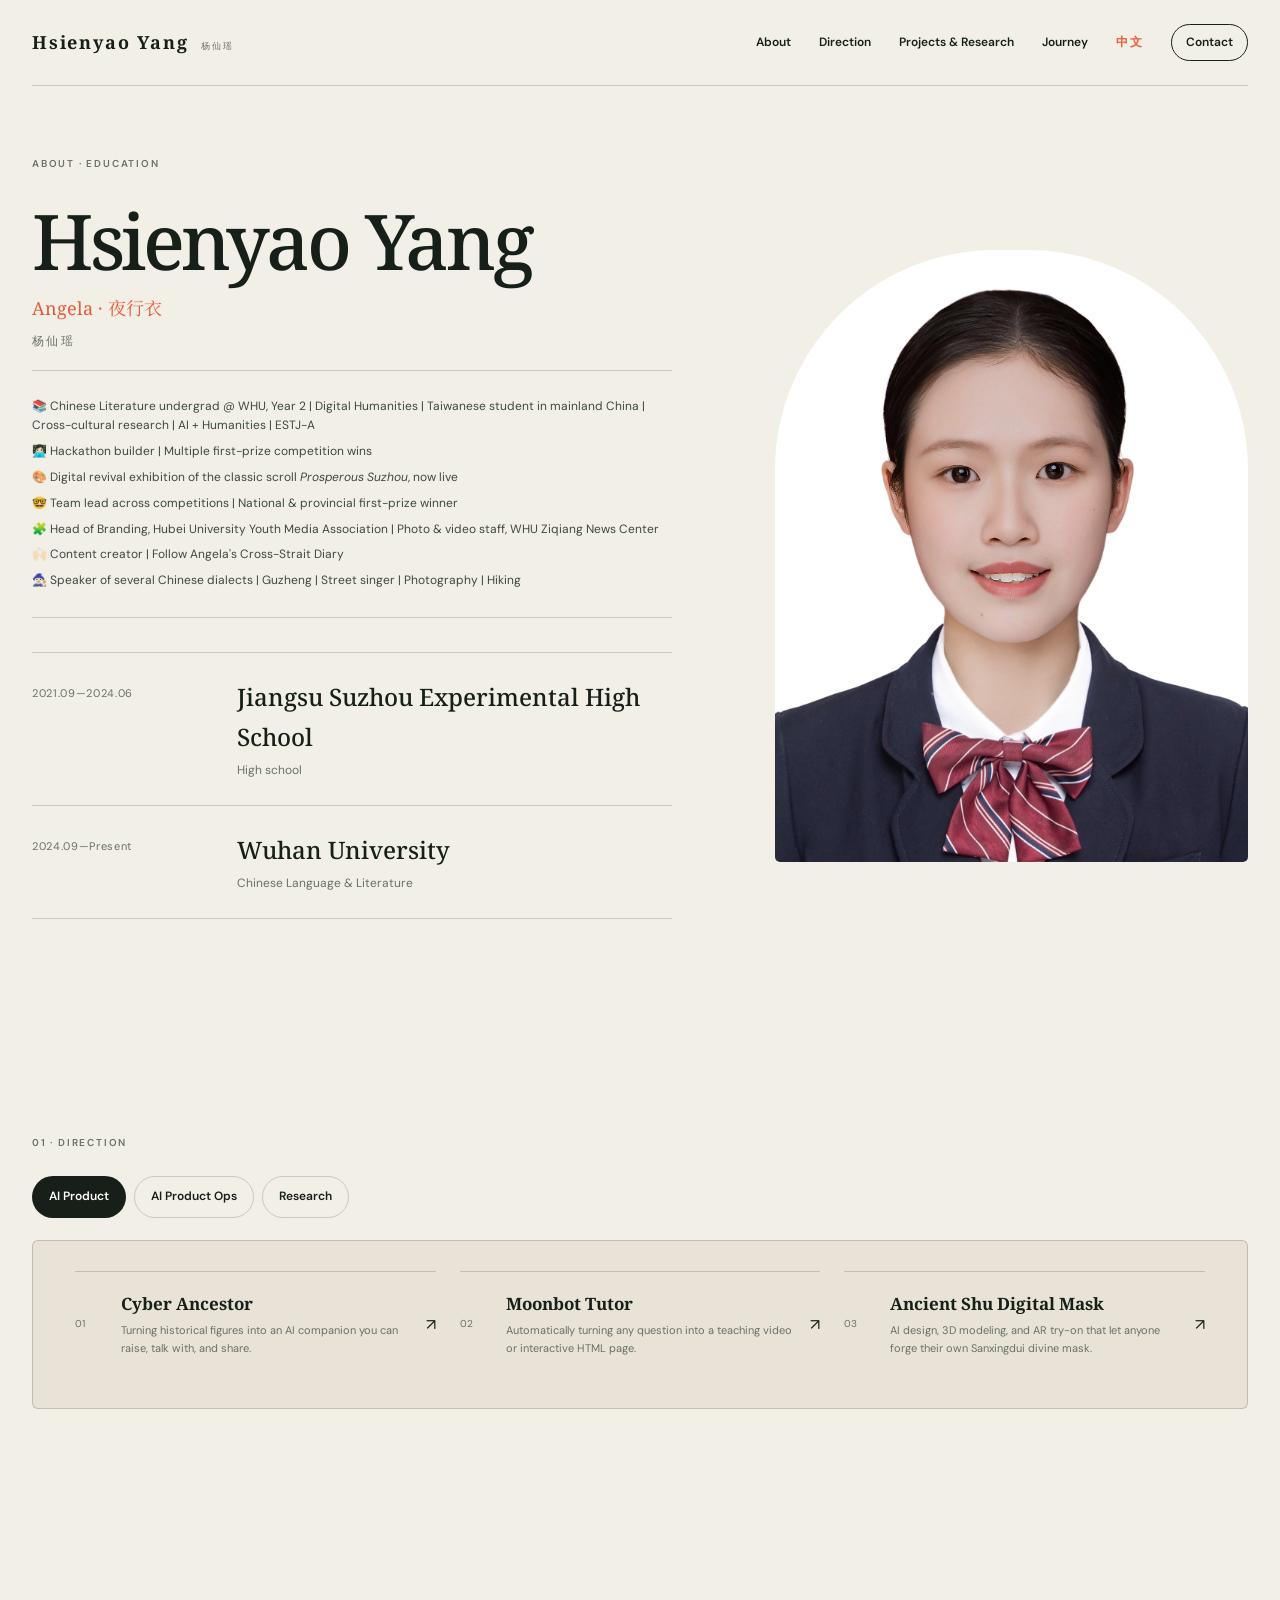
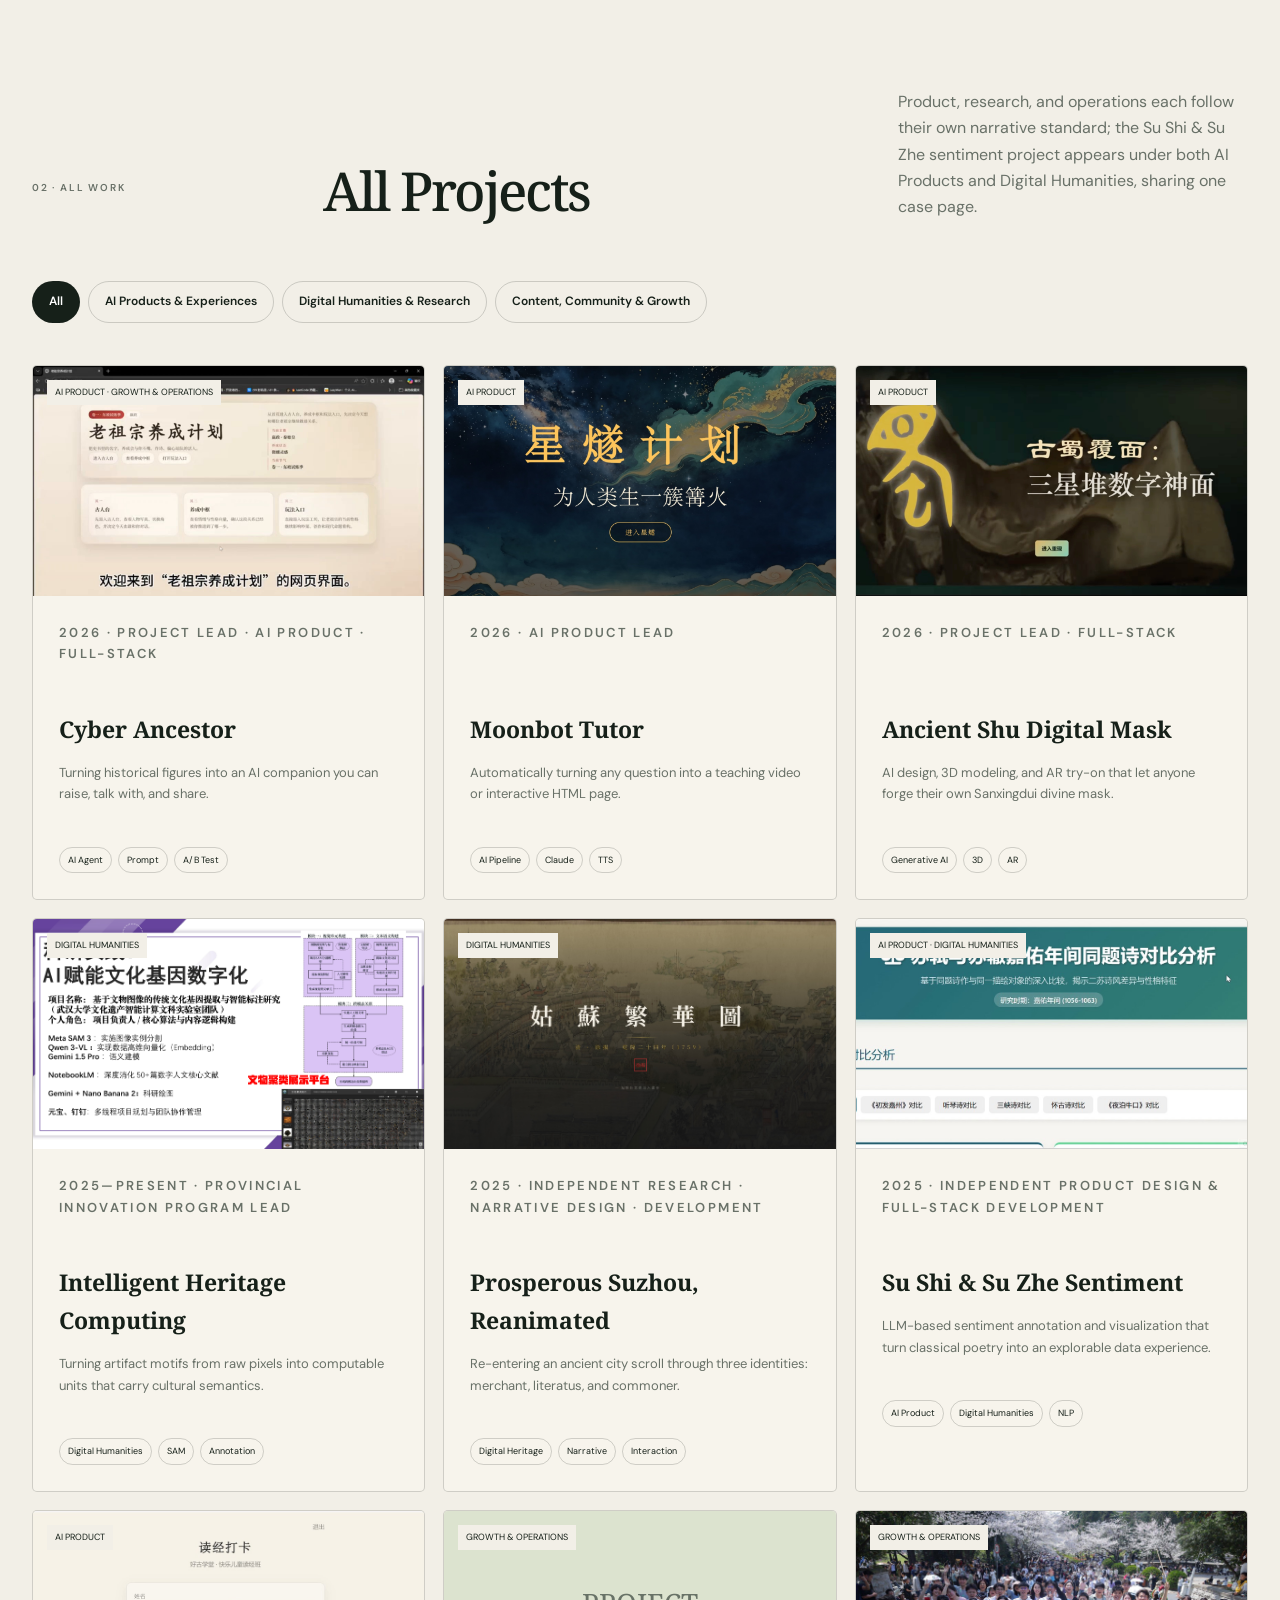
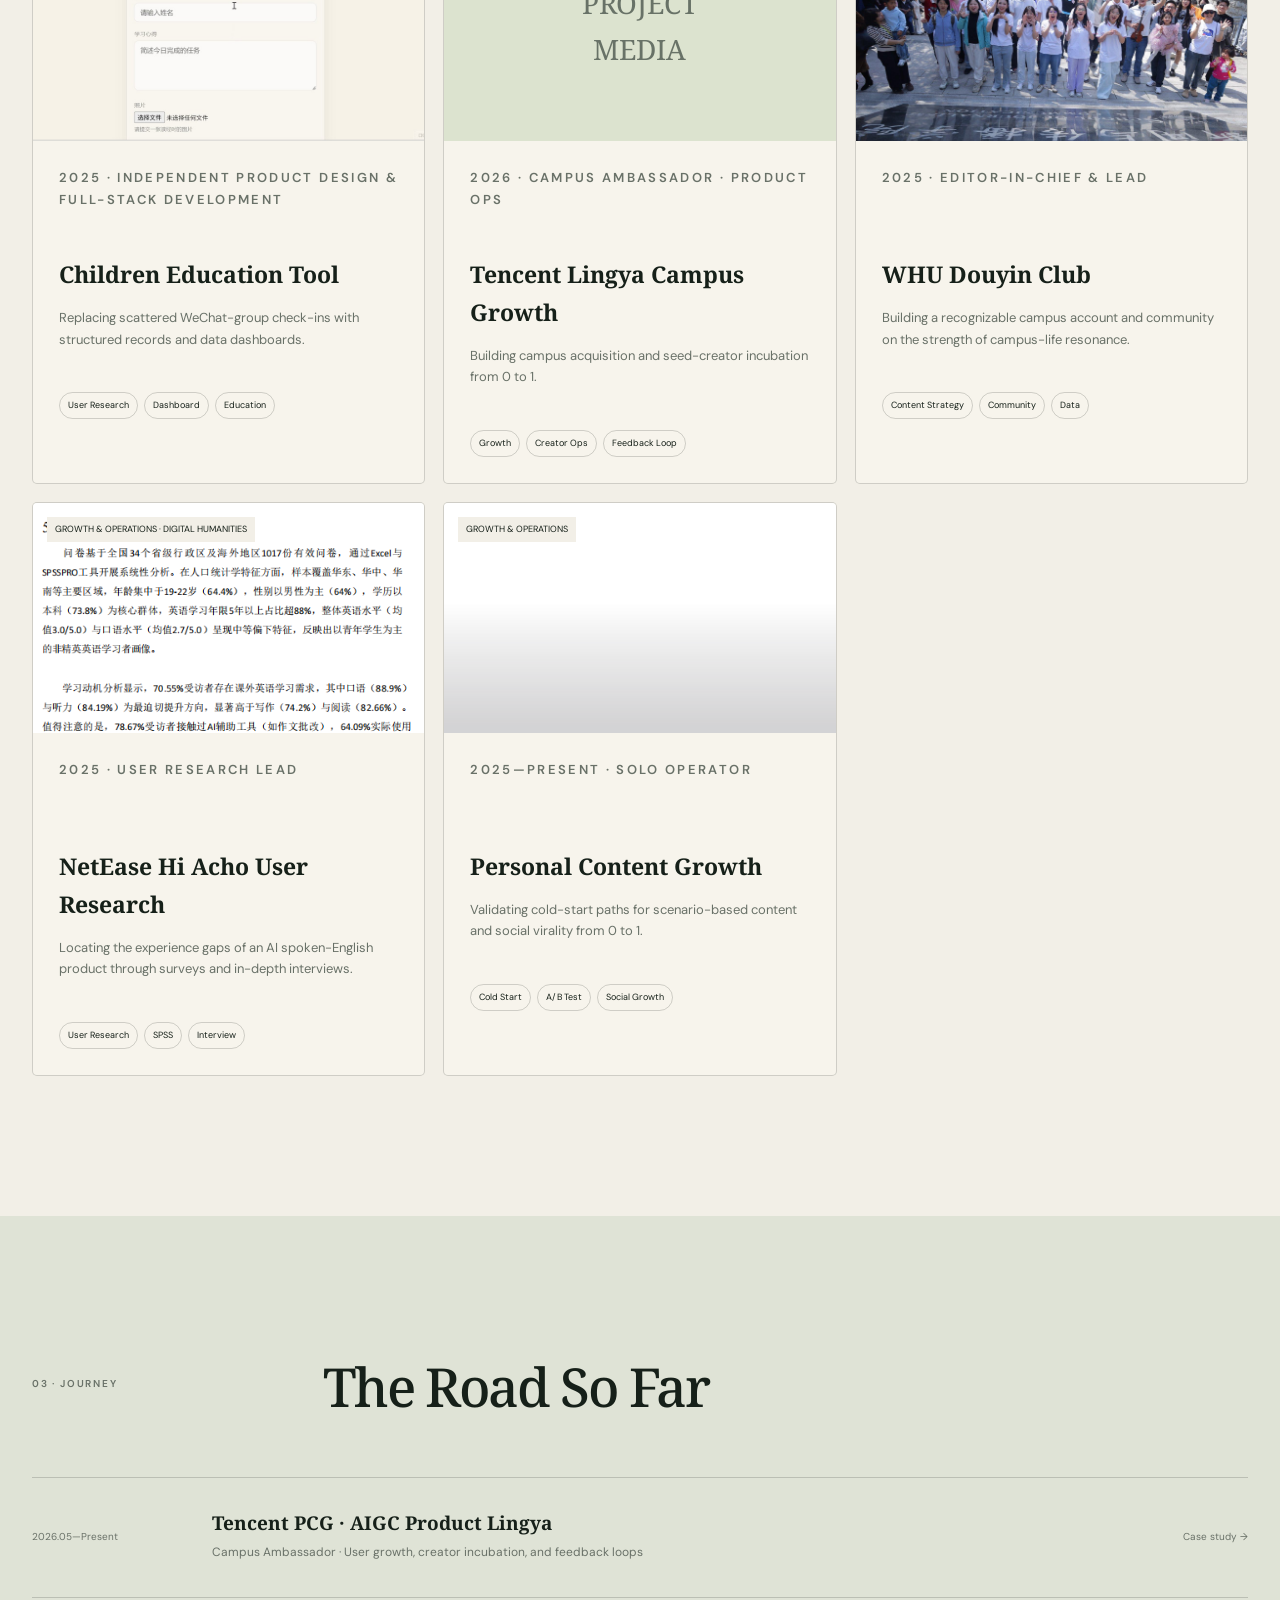
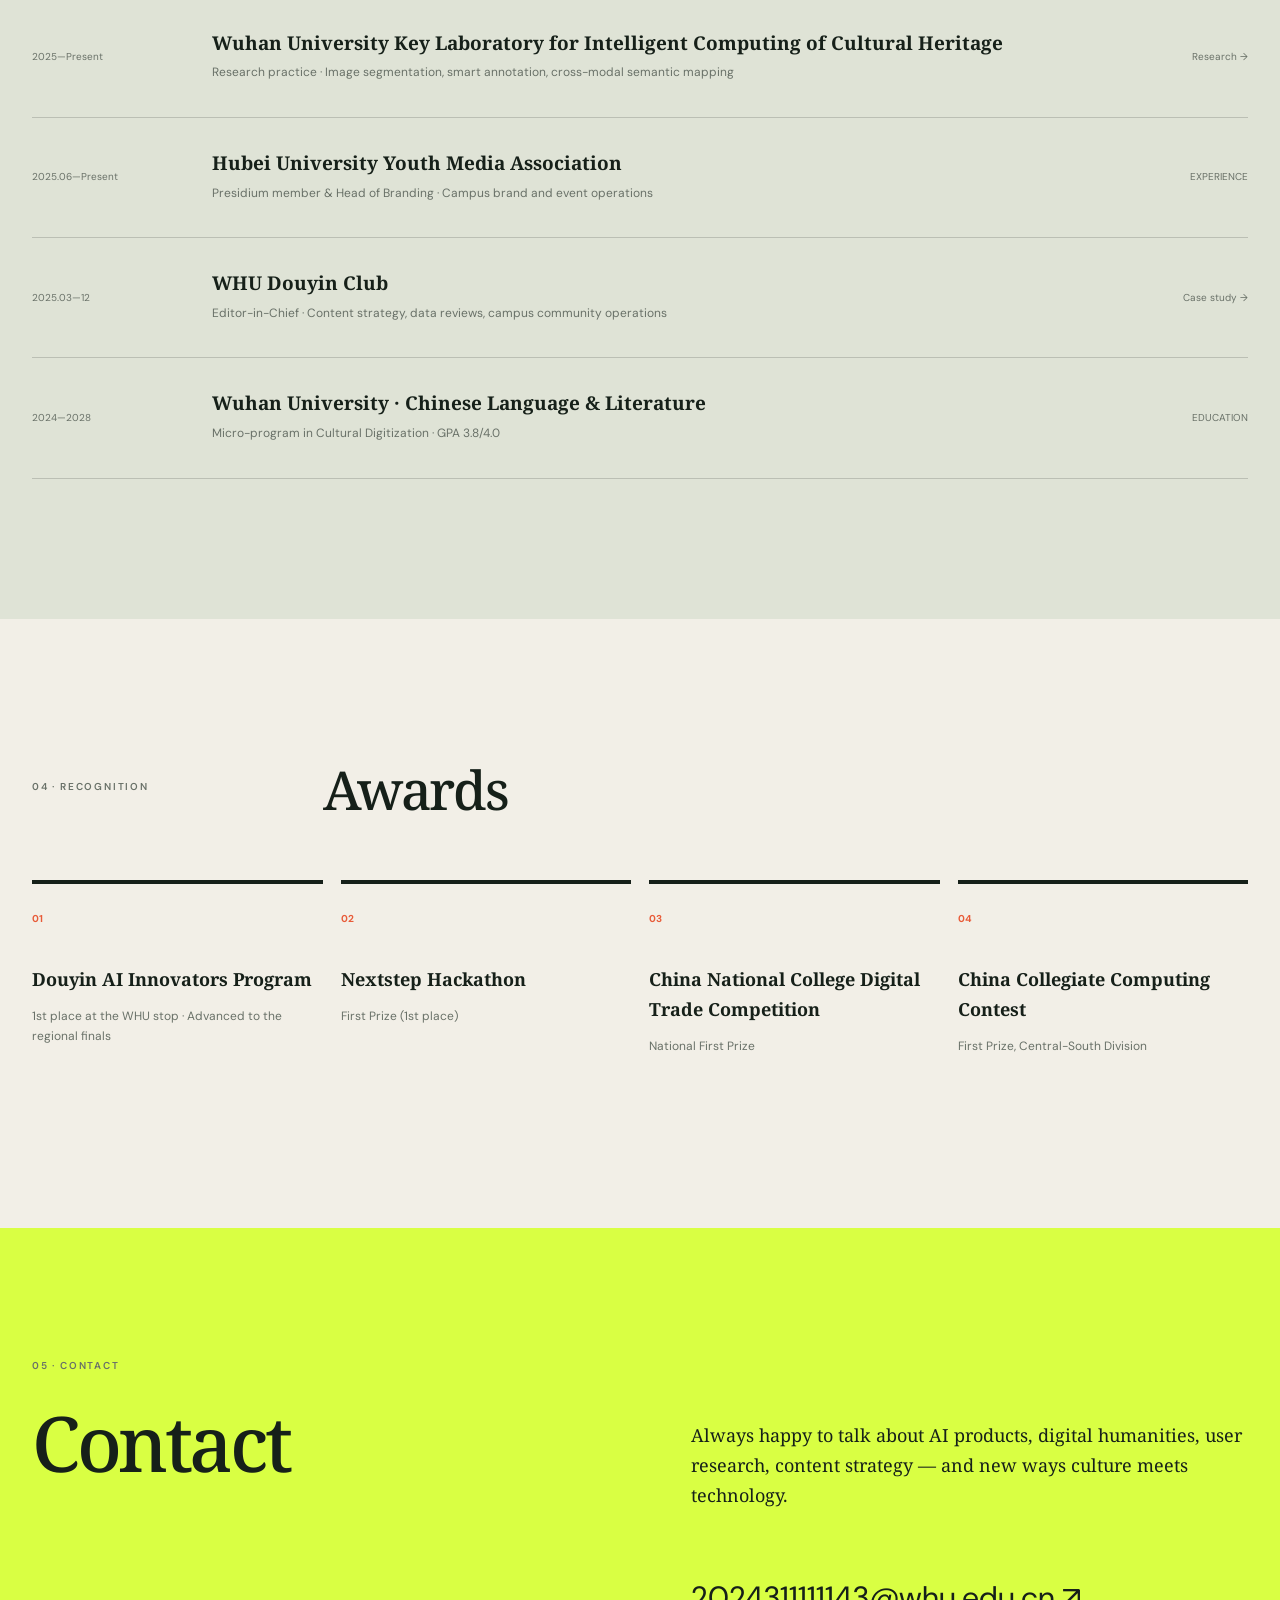
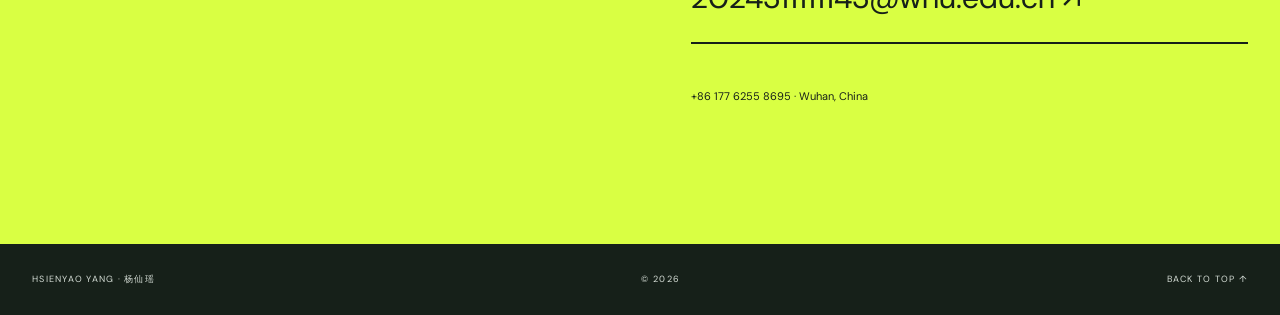
==== en/index.html @ 391201b8 "Add English version under en/ with CN/EN language switch - en/ thin package: index, project detail, " ====
<!doctype html>
<html lang="en">
<head>
  <meta charset="utf-8">
  <meta name="viewport" content="width=device-width,initial-scale=1">
  <meta name="description" content="Portfolio of Hsienyao Yang — Chinese Language & Literature undergraduate at Wuhan University working across AI products, digital humanities, and content operations.">
  <meta name="theme-color" content="#f2efe7">
  <title>Hsienyao Yang · Portfolio</title>
  <link rel="alternate" hreflang="zh-CN" href="../index.html">
  <link rel="preconnect" href="https://fonts.googleapis.com">
  <link rel="preconnect" href="https://fonts.gstatic.com" crossorigin>
  <link href="https://fonts.googleapis.com/css2?family=DM+Sans:wght@400;500;600&amp;family=Noto+Serif:wght@400;500;600;700&amp;family=Noto+Serif+SC:wght@400;500;600;700&amp;display=swap" rel="stylesheet">
  <link rel="stylesheet" href="../styles.css"><link rel="stylesheet" href="../home.css">
  <style>:root{--serif:"Noto Serif","Noto Serif SC",serif}</style>
</head>
<body>
  <a class="skip" href="#main">Skip to content</a>
  <header class="header">
    <a class="brand" href="#about"><b>Hsienyao Yang</b><span>杨仙瑶</span></a>
    <button class="menu" aria-expanded="false" aria-controls="nav">Menu</button>
    <nav id="nav"><a href="#about">About</a><a href="#for-you">Direction</a><a href="#library">Projects &amp; Research</a><a href="#journey">Journey</a><a class="lang-switch" href="../index.html" lang="zh-CN" hreflang="zh-CN">中文</a><a class="nav-cta" href="#contact">Contact</a></nav>
  </header>

  <main id="main">
    <section class="hero shell" id="about">
      <div class="hero-copy reveal">
        <p class="kicker">ABOUT · EDUCATION</p>
        <h1>Hsienyao Yang</h1>
        <p class="hero-alias">Angela · 夜行衣</p>
        <p class="hero-name-en">杨仙瑶</p>
        <div class="profile-notes" aria-label="Profile">
          <p>📚 Chinese Literature undergrad @ WHU, Year 2 | Digital Humanities | Taiwanese student in mainland China | Cross-cultural research | AI + Humanities | ESTJ-A</p>
          <p>👩🏻‍💻 Hackathon builder | Multiple first-prize competition wins</p>
          <p>🎨 Digital revival exhibition of the classic scroll <em>Prosperous Suzhou</em>, now live</p>
          <p>🤓 Team lead across competitions | National &amp; provincial first-prize winner</p>
          <p>🧩 Head of Branding, Hubei University Youth Media Association | Photo &amp; video staff, WHU Ziqiang News Center</p>
          <p>🙌🏻 Content creator | Follow Angela's Cross-Strait Diary</p>
          <p>🧙🏻‍♀️ Speaker of several Chinese dialects | Guzheng | Street singer | Photography | Hiking</p>
        </div>
        <div class="education-list" aria-label="Education">
          <article><time>2021.09—2024.06</time><div><h2>Jiangsu Suzhou Experimental High School</h2><p>High school</p></div></article>
          <article><time>2024.09—Present</time><div><h2>Wuhan University</h2><p>Chinese Language &amp; Literature</p></div></article>
        </div>
      </div>
      <figure class="portrait reveal"><img src="../assets/profile.jpg" alt="Hsienyao Yang"></figure>
    </section>

    <section class="audience shell" id="for-you">
      <p class="kicker reveal">01 · DIRECTION</p>
      <div class="view-tabs reveal" role="tablist"><button class="active" data-view="product" role="tab" aria-selected="true">AI Product</button><button data-view="operations" role="tab" aria-selected="false">AI Product Ops</button><button data-view="academic" role="tab" aria-selected="false">Research</button></div>
      <div class="view-summary reveal"><div class="recommended" id="recommended"></div></div>
    </section>

    <section class="library shell" id="library">
      <div class="section-title reveal"><p class="kicker">02 · ALL WORK</p><h2>All Projects</h2><p>Product, research, and operations each follow their own narrative standard; the Su Shi &amp; Su Zhe sentiment project appears under both AI Products and Digital Humanities, sharing one case page.</p></div>
      <div class="filters reveal" role="tablist"><button class="active" data-filter="all">All</button><button data-filter="product">AI Products &amp; Experiences</button><button data-filter="research">Digital Humanities &amp; Research</button><button data-filter="operations">Content, Community &amp; Growth</button></div>
      <div class="project-grid" id="project-grid"></div>
    </section>

    <section class="journey" id="journey"><div class="shell">
      <div class="section-title reveal"><p class="kicker">03 · JOURNEY</p><h2>The Road So Far</h2></div>
      <div class="timeline reveal">
        <article><time>2026.05—Present</time><div><h3>Tencent PCG · AIGC Product Lingya</h3><p>Campus Ambassador · User growth, creator incubation, and feedback loops</p></div><a href="project.html?id=lingya">Case study →</a></article>
        <article><time>2025—Present</time><div><h3>Wuhan University Key Laboratory for Intelligent Computing of Cultural Heritage</h3><p>Research practice · Image segmentation, smart annotation, cross-modal semantic mapping</p></div><a href="project.html?id=heritage">Research →</a></article>
        <article><time>2025.06—Present</time><div><h3>Hubei University Youth Media Association</h3><p>Presidium member &amp; Head of Branding · Campus brand and event operations</p></div><span>EXPERIENCE</span></article>
        <article><time>2025.03—12</time><div><h3>WHU Douyin Club</h3><p>Editor-in-Chief · Content strategy, data reviews, campus community operations</p></div><a href="project.html?id=douyin">Case study →</a></article>
        <article><time>2024—2028</time><div><h3>Wuhan University · Chinese Language &amp; Literature</h3><p>Micro-program in Cultural Digitization · GPA 3.8/4.0</p></div><span>EDUCATION</span></article>
      </div>
    </div></section>

    <section class="recognition shell">
      <div class="section-title reveal"><p class="kicker">04 · RECOGNITION</p><h2>Awards</h2></div>
      <div class="award-grid reveal"><article><b>01</b><h3>Douyin AI Innovators Program</h3><p>1st place at the WHU stop · Advanced to the regional finals</p></article><article><b>02</b><h3>Nextstep Hackathon</h3><p>First Prize (1st place)</p></article><article><b>03</b><h3>China National College Digital Trade Competition</h3><p>National First Prize</p></article><article><b>04</b><h3>China Collegiate Computing Contest</h3><p>First Prize, Central-South Division</p></article></div>
    </section>

    <section class="contact" id="contact"><div class="shell contact-grid reveal"><div><p class="kicker">05 · CONTACT</p><h2>Contact</h2></div><div><p>Always happy to talk about AI products, digital humanities, user research, content strategy — and new ways culture meets technology.</p><a class="email" href="mailto:2024311111143@whu.edu.cn">2024311111143@whu.edu.cn ↗</a><p class="contact-meta">+86 177 6255 8695 · Wuhan, China</p></div></div></section>
  </main>
  <footer><span>HSIENYAO YANG · 杨仙瑶</span><span>© <i id="year"></i></span><a href="#about">BACK TO TOP ↑</a></footer>
  <script src="project-data.js"></script><script src="script.js"></script>
</body>
</html>
---- styles.css ----
:root{--paper:#f2efe7;--cream:#e8e2d7;--ink:#162019;--muted:#697168;--acid:#d9ff43;--orange:#e85b38;--line:rgba(22,32,25,.18);--serif:"Noto Serif SC",serif;--sans:"DM Sans","PingFang SC",sans-serif}*{box-sizing:border-box}html{scroll-behavior:smooth}body{margin:0;background:var(--paper);color:var(--ink);font-family:var(--sans);line-height:1.65;-webkit-font-smoothing:antialiased}a{color:inherit;text-decoration:none}img{max-width:100%;display:block}button{font:inherit;color:inherit}.shell{width:min(1280px,calc(100% - 64px));margin:auto}.skip{position:fixed;left:20px;top:-60px;z-index:99;background:var(--acid);padding:10px 15px}.skip:focus{top:20px}.header{width:min(1440px,calc(100% - 64px));height:86px;margin:auto;border-bottom:1px solid var(--line);display:flex;justify-content:space-between;align-items:center;position:relative;z-index:20}.brand{display:flex;align-items:baseline;gap:13px}.brand b{font-family:var(--serif);font-size:18px;letter-spacing:.1em}.brand span{font-size:9px;letter-spacing:.18em;color:var(--muted)}nav{display:flex;gap:28px;align-items:center;font-size:12px;font-weight:600}nav a{transition:.2s}nav a:hover{color:var(--orange)}.nav-cta{border:1px solid var(--ink);border-radius:99px;padding:8px 14px}.menu{display:none}.kicker{font-size:10px;letter-spacing:.18em;font-weight:600;color:var(--muted);text-transform:uppercase;margin:0 0 24px}.hero{min-height:calc(100vh - 86px);display:grid;grid-template-columns:1.15fr .85fr;gap:8vw;align-items:center;padding:70px 0}.hero h1,.section-title h2,.contact h2,.detail h1{font-family:var(--serif);font-weight:500;letter-spacing:-.045em;line-height:1.14;margin:0}.hero h1{font-size:clamp(55px,6vw,91px)}.hero h1 em{font-style:normal;position:relative;z-index:1}.hero h1 em:after{content:"";position:absolute;left:0;right:0;bottom:.08em;height:.26em;background:var(--acid);z-index:-1;transform:rotate(-1deg)}.lead{font-family:var(--serif);font-size:18px;color:#3e493f;max-width:670px;margin:34px 0}.actions{display:flex;align-items:center;gap:20px;flex-wrap:wrap}.button{padding:14px 22px;border-radius:99px;font-size:13px;font-weight:600}.button.dark{background:var(--ink);color:white}.text-link{font-size:12px;border-bottom:1px solid var(--ink)}.hero-proof{display:flex;gap:44px;margin:60px 0 0}.hero-proof div{padding-left:14px;border-left:1px solid var(--line)}.hero-proof dt{font-family:var(--serif);font-size:23px}.hero-proof dd{margin:3px 0 0;font-size:10px;color:var(--muted)}.portrait{margin:0;position:relative}.portrait img{width:100%;height:min(68vh,690px);object-fit:cover;object-position:center 18%;border-radius:220px 220px 5px 5px;filter:saturate(.84)}.portrait figcaption{position:absolute;left:-44px;bottom:55px;background:var(--acid);width:132px;height:132px;border-radius:50%;display:flex;flex-direction:column;justify-content:center;align-items:center;transform:rotate(-7deg);font-family:var(--serif);font-size:12px}.section-title{display:grid;grid-template-columns:.55fr 1.2fr .8fr;gap:50px;align-items:end;margin-bottom:60px}.section-title h2{font-size:clamp(38px,4.2vw,64px)}.section-title>p:last-child{color:var(--muted);margin:0}.audience{padding:140px 0}.view-tabs,.filters{display:flex;gap:8px;overflow:auto;padding-bottom:10px}.view-tabs button,.filters button{white-space:nowrap;border:1px solid var(--line);background:transparent;border-radius:99px;padding:10px 16px;cursor:pointer;font-size:12px;font-weight:600}.view-tabs button.active,.filters button.active{background:var(--ink);color:white}.view-summary{margin-top:12px;padding:50px;background:var(--cream);border:1px solid var(--line);border-radius:6px;display:grid;grid-template-columns:1fr 1.15fr;gap:7vw}.view-summary h3{font-family:var(--serif);font-size:clamp(36px,4vw,58px);line-height:1.15;margin:0 0 20px}.view-summary>div>p:last-child{color:var(--muted);max-width:530px}.recommended{display:grid;gap:8px}.rec-card{display:grid;grid-template-columns:38px 1fr auto;gap:16px;align-items:center;border-top:1px solid var(--line);padding:18px 0}.rec-card span{font-size:10px;color:var(--muted)}.rec-card h4{font-family:var(--serif);font-size:17px;margin:0}.rec-card p{font-size:11px;color:var(--muted);margin:3px 0}.rec-card b{font-weight:400}.selected{background:var(--ink);color:#f3f0e8;padding:140px 0}.section-title.light .kicker,.section-title.light>p:last-child{color:#a9b1aa}.feature-grid{display:grid;grid-template-columns:1.35fr .65fr;gap:18px}.feature-card{min-height:520px;border:1px solid rgba(255,255,255,.16);border-radius:5px;position:relative;overflow:hidden;display:flex;flex-direction:column;justify-content:flex-end;padding:34px;background:#263128}.feature-card:first-child{grid-row:span 2;min-height:1058px}.feature-card img{position:absolute;inset:0;width:100%;height:100%;object-fit:cover;opacity:.48;transition:.5s}.feature-card:after{content:"";position:absolute;inset:30% 0 0;background:linear-gradient(transparent,rgba(10,17,12,.92))}.feature-card:hover img{transform:scale(1.025);opacity:.58}.feature-card-content{position:relative;z-index:2}.feature-card .kicker{color:#d5ddd5}.feature-card h3{font-family:var(--serif);font-size:clamp(32px,4vw,56px);line-height:1.15;margin:0 0 14px}.feature-card p{color:#c4cbc5;max-width:600px}.feature-card small{color:var(--acid)}.library{padding:140px 0}.filters{margin-bottom:32px}.project-grid{display:grid;grid-template-columns:repeat(3,1fr);gap:18px}.project-card{border:1px solid var(--line);border-radius:5px;overflow:hidden;background:#f7f4ec;transition:.25s}.project-card:hover{transform:translateY(-5px);box-shadow:0 18px 44px rgba(22,32,25,.08)}.project-visual{height:230px;background:#dce3cf;position:relative;display:grid;place-items:center;overflow:hidden}.project-visual img{width:100%;height:100%;object-fit:cover}.project-visual.no-image:before{content:"PROJECT\A MEDIA";white-space:pre;text-align:center;font-family:var(--serif);font-size:28px;color:#687267}.project-visual span{position:absolute;left:14px;top:14px;background:var(--paper);padding:5px 8px;font-size:9px}.project-body{padding:26px}.project-body h3{font-family:var(--serif);font-size:23px;margin:0 0 10px}.project-body>p{font-size:13px;color:var(--muted);min-height:65px}.tag-list{display:flex;gap:6px;flex-wrap:wrap;margin-top:20px}.tag-list span{border:1px solid var(--line);border-radius:99px;padding:5px 8px;font-size:9px}.journey{background:#dfe3d6;padding:140px 0}.timeline{border-top:1px solid var(--line)}.timeline article{display:grid;grid-template-columns:150px 1fr 130px;gap:30px;align-items:center;border-bottom:1px solid var(--line);padding:30px 0}.timeline time,.timeline article>a,.timeline article>span{font-size:10px;color:var(--muted)}.timeline article>a,.timeline article>span{text-align:right}.timeline h3{font-family:var(--serif);font-size:19px;margin:0}.timeline p{font-size:12px;color:var(--muted);margin:4px 0}.recognition{padding:140px 0}.award-grid{display:grid;grid-template-columns:repeat(4,1fr);gap:18px}.award-grid article{border-top:4px solid var(--ink);padding:20px 0}.award-grid b{font-size:10px;color:var(--orange)}.award-grid h3{font-family:var(--serif);font-size:18px;margin:35px 0 8px}.award-grid p{font-size:12px;color:var(--muted)}.beyond{padding:140px 0;background:var(--cream)}.hobby-grid{display:grid;grid-template-columns:repeat(3,1fr);gap:18px}.hobby-grid article>div{aspect-ratio:4/3;border:1px dashed #899188;display:grid;place-items:center;text-align:center;font:13px var(--serif);color:var(--muted);background:repeating-linear-gradient(135deg,transparent 0 19px,rgba(22,32,25,.035) 19px 20px)}.hobby-grid h3{font-family:var(--serif);font-size:22px;margin:18px 0 5px}.hobby-grid p{font-size:12px;color:var(--muted)}.contact{background:var(--acid);padding:130px 0}.contact-grid{display:grid;grid-template-columns:1fr 1fr;gap:8vw}.contact h2{font-size:clamp(48px,6vw,82px)}.contact-grid>div:last-child{padding-top:45px}.contact-grid>div:last-child>p{font-family:var(--serif);font-size:18px}.email{font-size:clamp(18px,2.4vw,32px);border-bottom:2px solid var(--ink);display:block;padding:18px 0;margin:45px 0}.contact-meta{font:11px var(--sans)!important}footer{background:var(--ink);color:#d5ddd6;padding:28px max(32px,calc((100vw - 1440px)/2));display:flex;justify-content:space-between;font-size:9px;letter-spacing:.14em}footer i{font-style:normal}.reveal{opacity:0;transform:translateY(20px);transition:.7s}.reveal.visible{opacity:1;transform:none}
/* Detail */.detail{padding-bottom:90px}.detail-hero{padding:72px 0 48px;display:grid;grid-template-columns:1.1fr .9fr;gap:8vw;align-items:end}.detail h1{font-size:clamp(52px,7vw,96px)}.detail-en{font-size:12px;letter-spacing:.14em;color:var(--muted)}.detail-summary{font-family:var(--serif);font-size:22px}.detail-role{font-size:12px;color:var(--muted)}.detail-media{margin:0;height:min(56vh,620px);background:#dce3cf;overflow:hidden;position:relative}.detail-media img,.detail-media video{width:100%;height:100%;object-fit:cover}.video-media{background:#10130f}.video-media video{object-fit:contain}.detail-media figcaption{position:absolute;right:15px;bottom:15px;background:var(--paper);padding:7px 10px;font-size:9px;pointer-events:none}.detail-media.missing{display:grid;place-items:center;text-align:center}.detail-media.missing p{font-family:var(--serif);font-size:50px;line-height:1.15}.detail-media.missing span{position:absolute;bottom:20px;color:var(--muted);font-size:11px}.case-narrative{display:grid;grid-template-columns:.36fr 1.64fr;gap:60px;padding:68px 0 42px;border-bottom:1px solid var(--line)}.star-story{font-family:var(--serif);font-size:20px;line-height:1.85;max-width:940px}.detail-copy-section{margin:0 0 32px}.detail-copy-section:last-child{margin-bottom:0}.detail-copy-section h3{font-family:var(--sans);font-size:12px;line-height:1.4;letter-spacing:.06em;color:var(--orange);margin:0 0 8px}.detail-copy-section p{margin:0}.detail-metrics{display:grid;grid-template-columns:repeat(3,1fr);gap:20px;background:var(--ink);color:white;padding:42px 50px;margin:30px 0 52px}.detail-metrics div{display:flex;flex-direction:column}.detail-metrics b{font-family:var(--serif);font-size:42px;color:var(--acid)}.detail-metrics span{font-size:11px;color:#b7c0b8}.next-case{display:flex;justify-content:space-between;border-top:1px solid var(--line);padding-top:25px;font-size:12px}
@media(max-width:900px){.shell{width:min(720px,calc(100% - 36px))}.header{width:calc(100% - 36px);height:70px}.menu{display:block;border:1px solid var(--line);border-radius:99px;background:transparent;padding:7px 12px;font-size:11px}.header nav{position:absolute;top:70px;left:-18px;right:-18px;background:var(--paper);padding:25px;flex-direction:column;align-items:flex-start;transform:translateY(-140%);transition:.3s;z-index:-1}.header nav.open{transform:none}.detail-page .header nav{position:static;transform:none;flex-direction:row;padding:0;background:transparent}.detail-page .header nav .nav-cta{display:none}.hero{grid-template-columns:1fr}.hero-copy{order:2}.portrait{width:min(85%,500px);margin:auto}.portrait figcaption{left:-25px}.section-title,.audience .section-title{grid-template-columns:1fr;gap:15px}.view-summary,.detail-hero{grid-template-columns:1fr}.feature-grid{grid-template-columns:1fr}.feature-card:first-child{grid-row:auto;min-height:650px}.project-grid{grid-template-columns:1fr 1fr}.timeline article{grid-template-columns:110px 1fr}.timeline article>a,.timeline article>span{display:none}.award-grid{grid-template-columns:1fr 1fr}.contact-grid{grid-template-columns:1fr}.case-narrative{grid-template-columns:1fr;gap:20px}.detail-metrics{padding:40px}.hobby-grid{grid-template-columns:1fr}}
@media(max-width:560px){.brand span{display:none}.hero{padding-top:35px}.hero h1{font-size:45px}.lead{font-size:16px}.hero-proof{gap:14px;justify-content:space-between}.hero-proof dt{font-size:19px}.portrait img{height:470px}.audience,.library,.journey,.recognition,.beyond,.selected{padding:90px 0}.view-summary{padding:28px}.view-summary h3{font-size:35px}.project-grid,.award-grid{grid-template-columns:1fr}.feature-card,.feature-card:first-child{min-height:500px;padding:25px}.feature-card h3{font-size:36px}.timeline article{grid-template-columns:1fr;gap:8px}.timeline time{order:2}.contact{padding:90px 0}.email{overflow-wrap:anywhere;font-size:15px}.detail-hero{padding-top:60px}.detail h1{font-size:45px}.detail-media{height:360px}.case-narrative{padding:48px 0 30px}.star-story{font-size:17px;line-height:1.9}.detail-metrics{grid-template-columns:1fr;padding:30px}.detail-metrics div{border-bottom:1px solid rgba(255,255,255,.15);padding:15px 0}footer span:nth-child(2){display:none}}
@media(prefers-reduced-motion:reduce){html{scroll-behavior:auto}.reveal{opacity:1;transform:none;transition:none}}
.intro-copy{font-family:var(--serif);font-size:17px;color:#3e493f;max-width:700px;margin:30px 0}.intro-copy p{margin:0 0 13px}.about-proof{gap:28px}.about-proof dt{font-size:17px}.about-proof dd{max-width:170px}
@media(max-width:560px){.intro-copy{font-size:15px}.about-proof{display:grid;grid-template-columns:1fr 1fr;gap:18px}.about-proof div:last-child{grid-column:1/-1}}
.hero-name-en{margin:8px 0 42px;font-size:12px;letter-spacing:.2em;color:var(--muted);text-transform:uppercase}.education-list{border-top:1px solid var(--line);margin-bottom:36px;max-width:700px}.education-list article{display:grid;grid-template-columns:180px 1fr;gap:25px;padding:24px 0;border-bottom:1px solid var(--line);align-items:start}.education-list time{font-size:11px;color:var(--muted);letter-spacing:.06em;padding-top:7px}.education-list h2{font-family:var(--serif);font-size:24px;font-weight:500;margin:0}.education-list p{font-size:12px;color:var(--muted);margin:5px 0 0}
@media(max-width:560px){.hero-name-en{margin-bottom:30px}.education-list article{grid-template-columns:1fr;gap:8px;padding:20px 0}.education-list time{order:2;padding-top:0}.education-list h2{font-size:21px}}
.audience{padding-top:110px}.view-summary{grid-template-columns:1fr;padding:30px 42px}.recommended{grid-template-columns:repeat(3,1fr);gap:24px}.rec-card{grid-template-columns:30px 1fr auto;align-content:start}
@media(max-width:900px){.recommended{grid-template-columns:1fr}.view-summary{padding:24px 30px}}
.lang-switch{font-weight:700;letter-spacing:.12em;color:var(--orange)}
---- home.css ----
.hero-alias{font-family:var(--serif);font-size:18px;margin:10px 0 0;color:var(--orange)}
.hero-name-en{margin-bottom:18px}
.profile-notes{max-width:720px;margin:0 0 34px;padding:20px 0;border-top:1px solid var(--line);border-bottom:1px solid var(--line)}
.profile-notes p{font-size:12px;line-height:1.65;margin:6px 0;color:#3e493f}
@media(max-width:560px){.hero-alias{font-size:16px}.profile-notes{margin-bottom:28px;padding:16px 0}.profile-notes p{font-size:11px;line-height:1.7}}
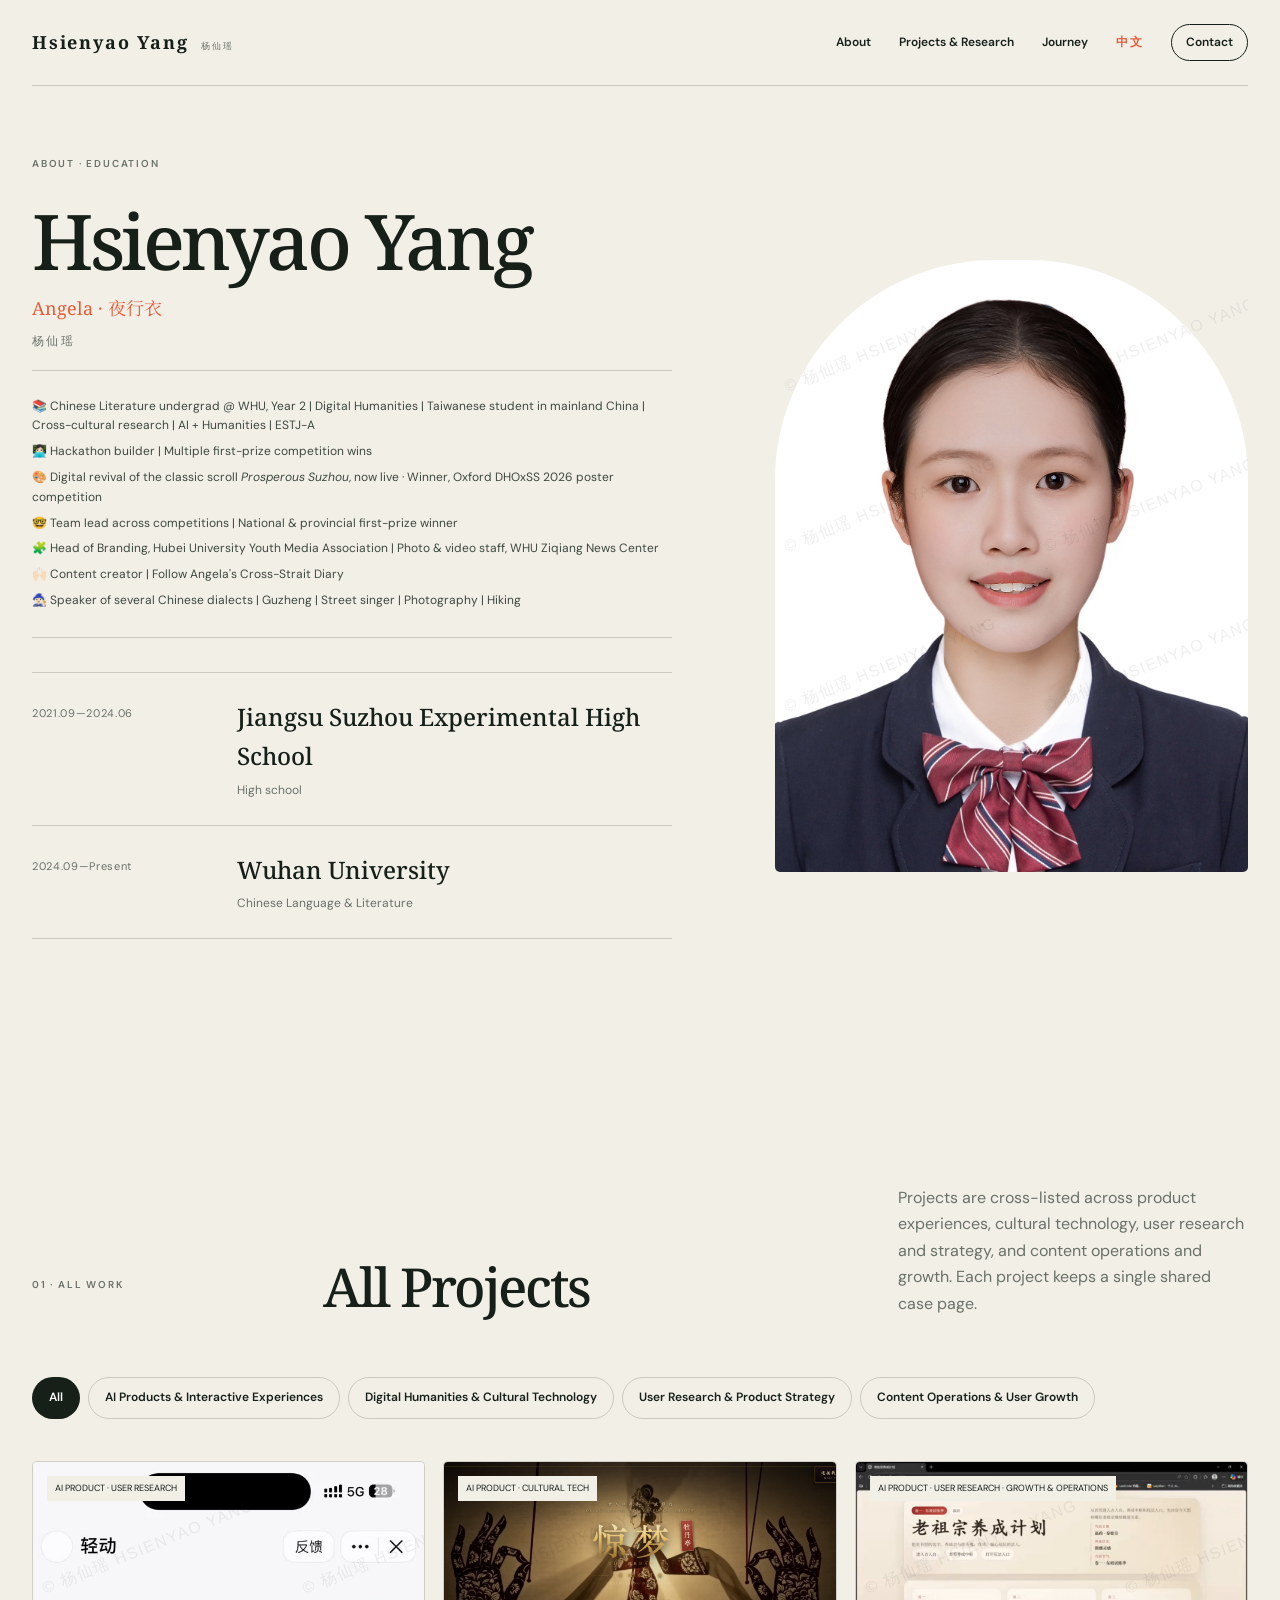
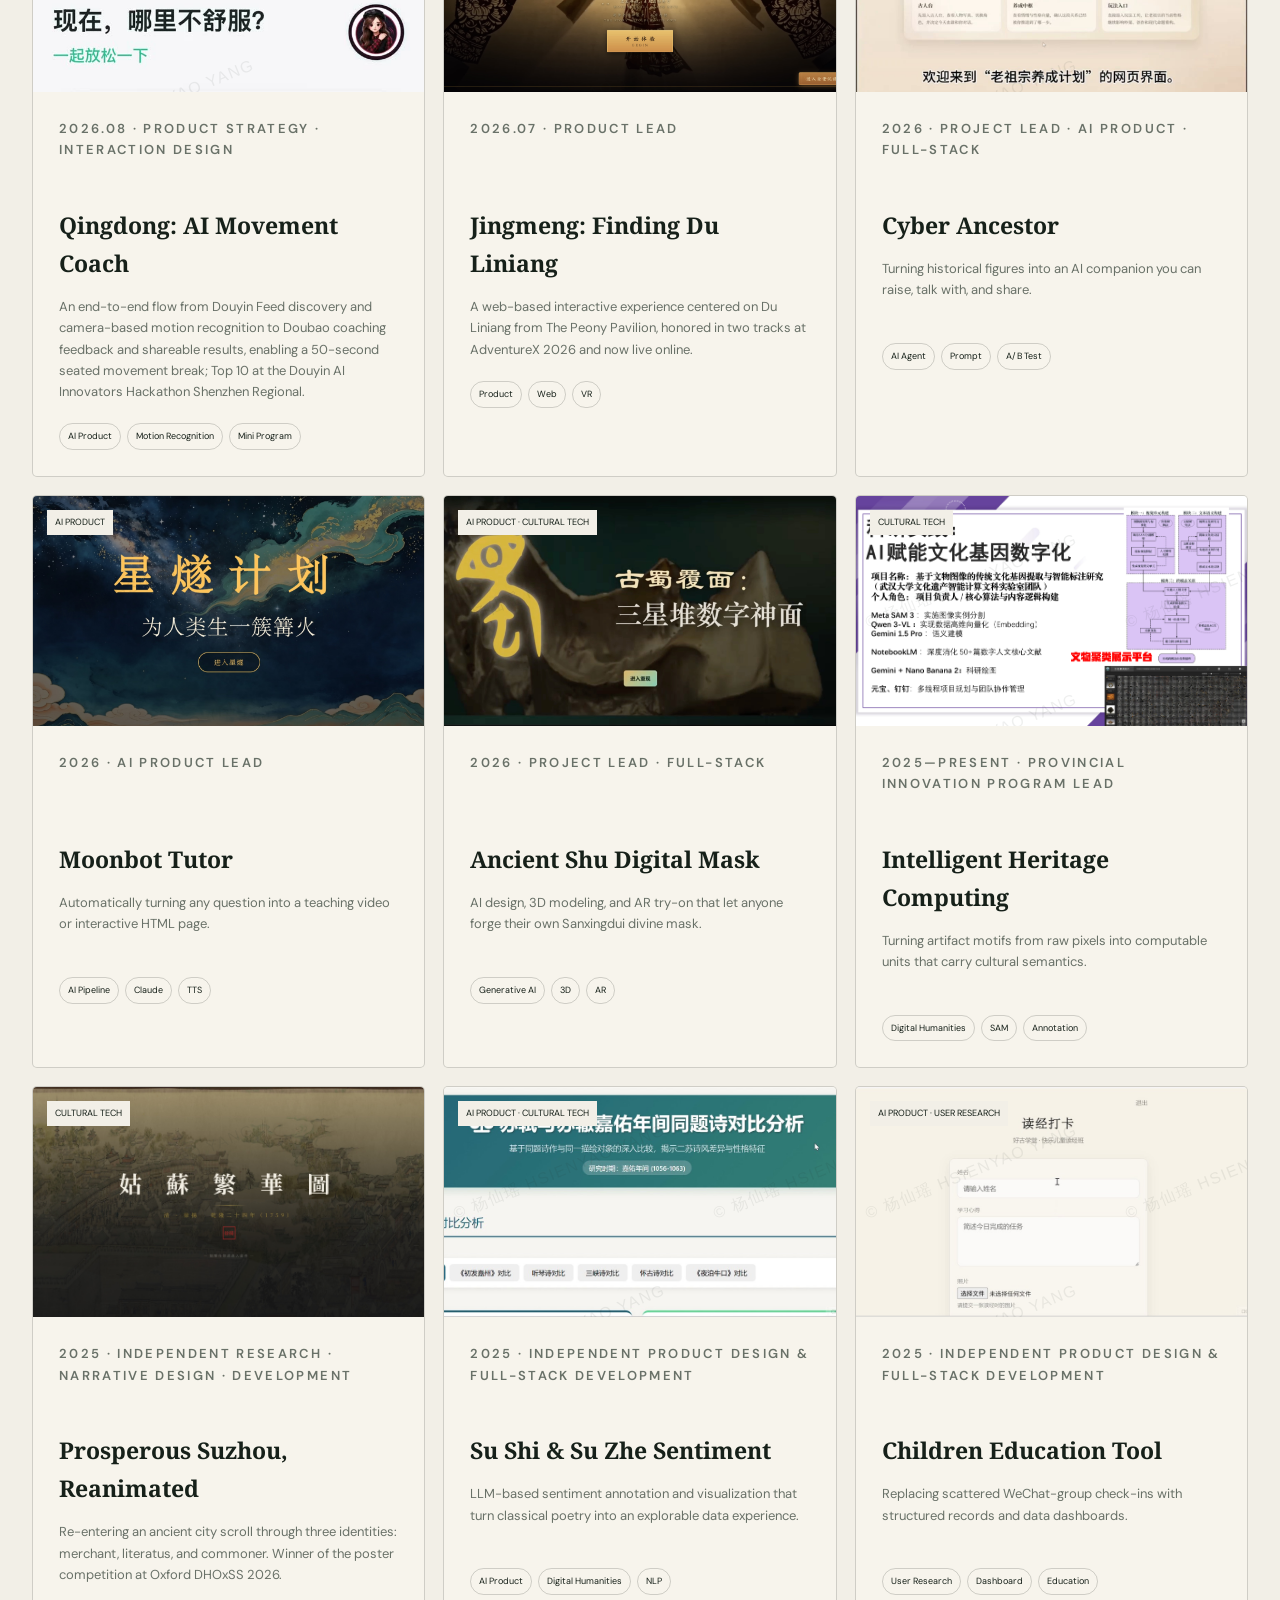
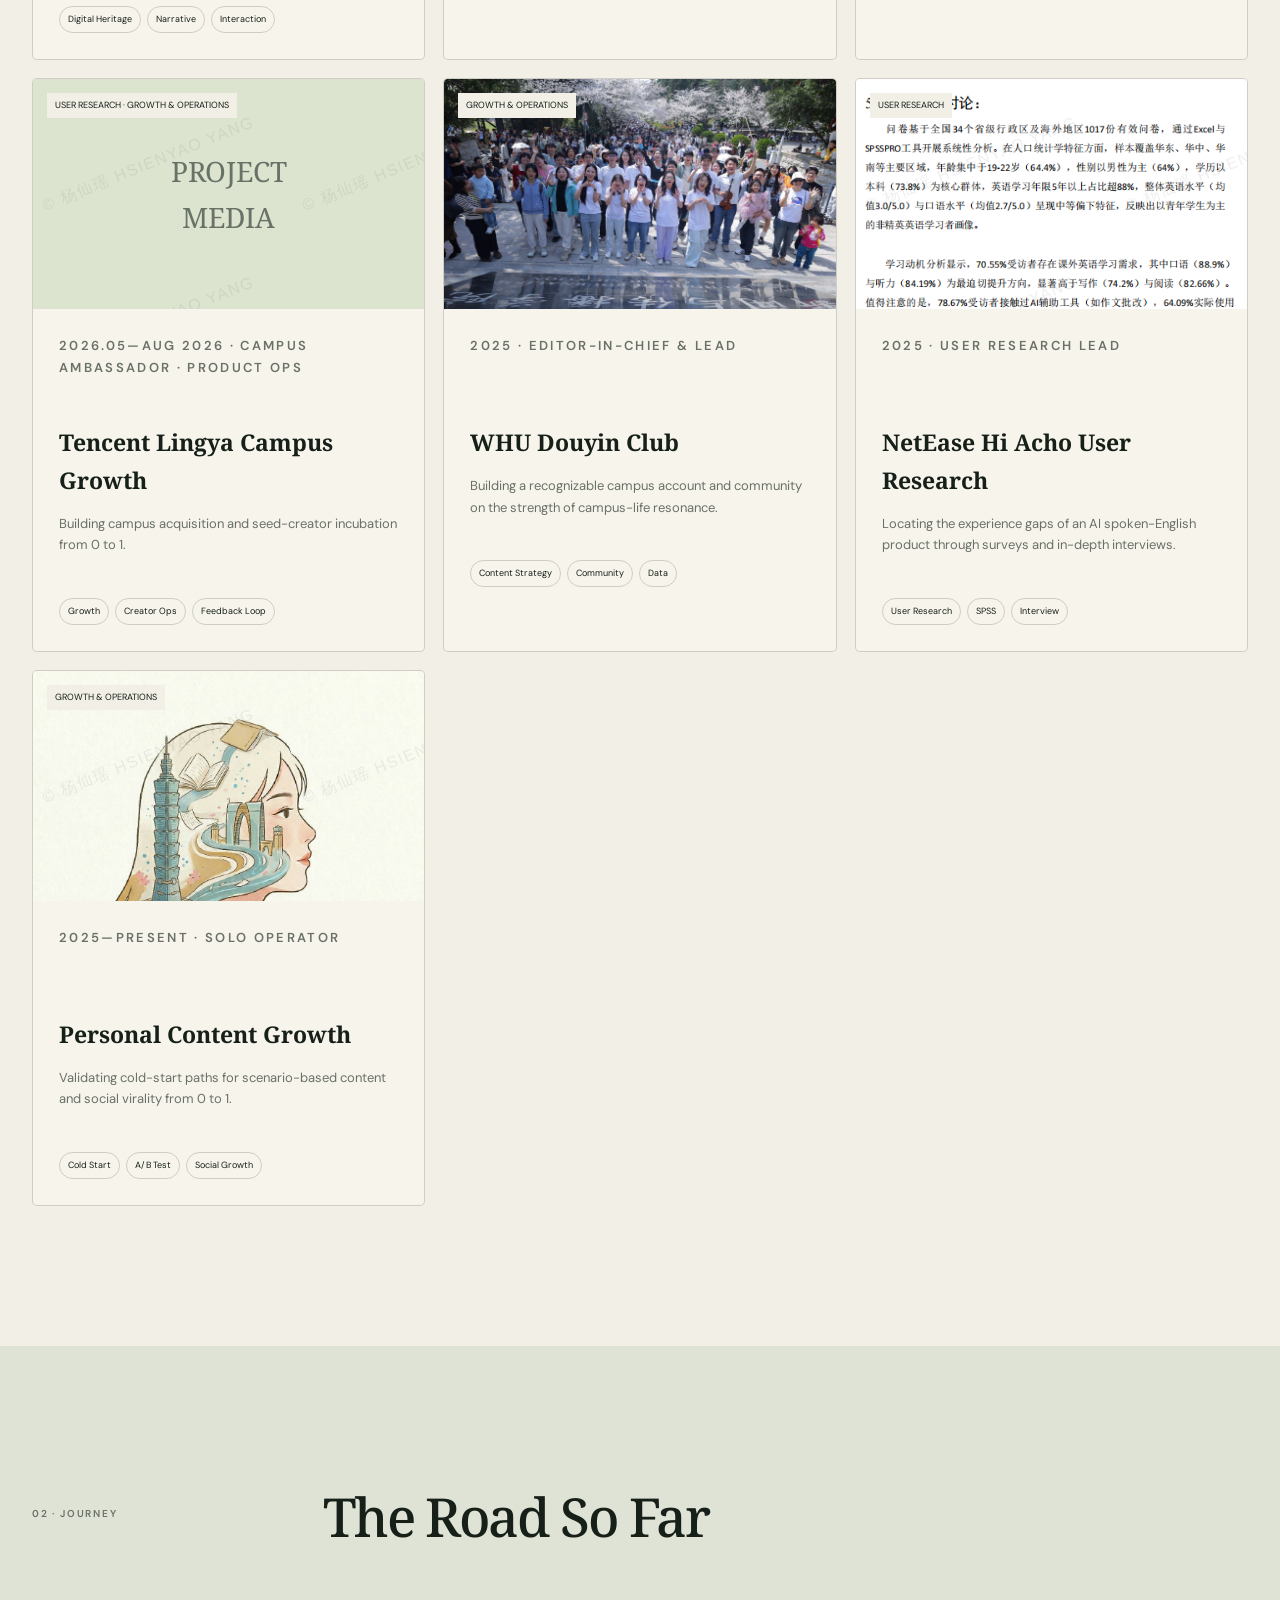
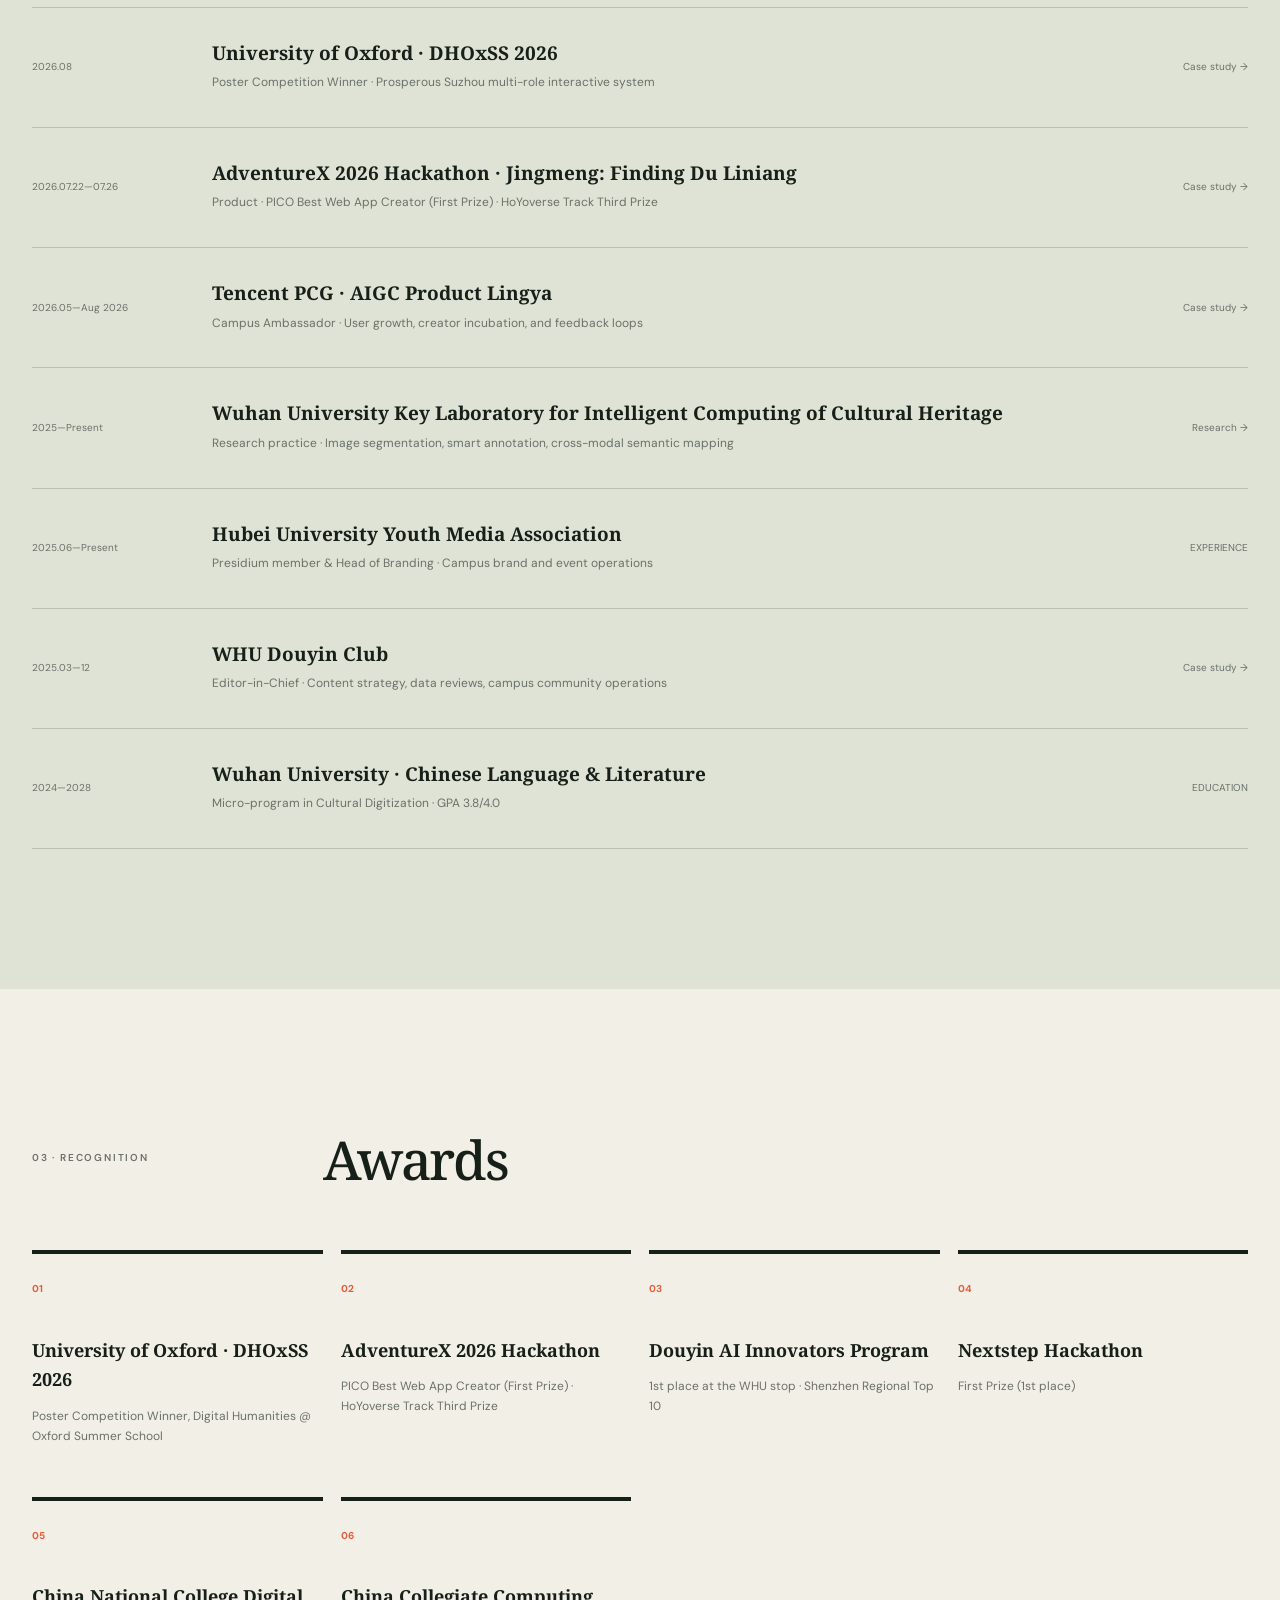
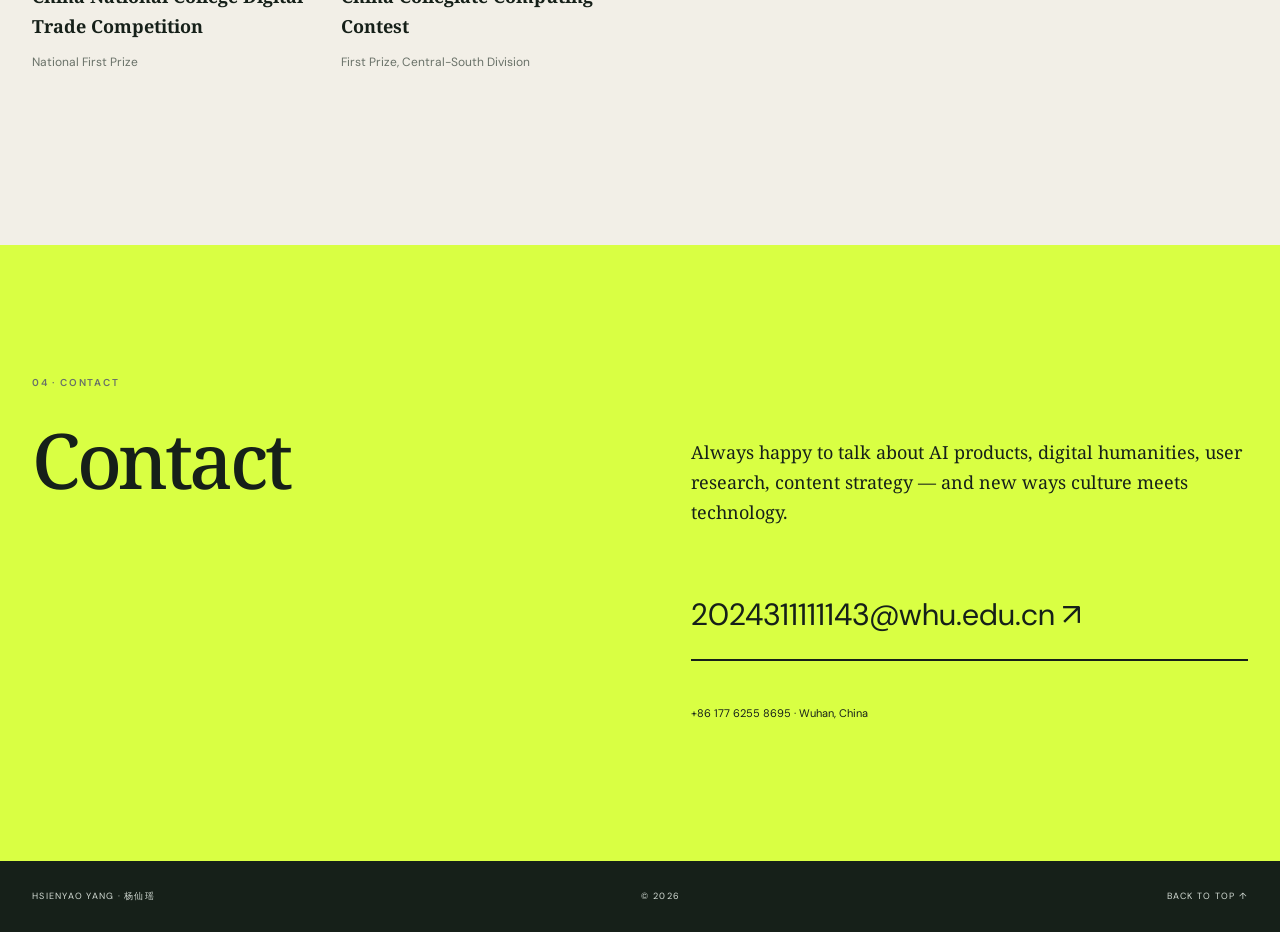
==== commit d00cef7d: "Show all projects by default; add demo videos, live links, Oxford award, media watermarks - Homepage" ====
--- a/en/index.html
+++ b/en/index.html
@@ -10,7 +10,7 @@
   <link rel="preconnect" href="https://fonts.googleapis.com">
   <link rel="preconnect" href="https://fonts.gstatic.com" crossorigin>
   <link href="https://fonts.googleapis.com/css2?family=DM+Sans:wght@400;500;600&amp;family=Noto+Serif:wght@400;500;600;700&amp;family=Noto+Serif+SC:wght@400;500;600;700&amp;display=swap" rel="stylesheet">
-  <link rel="stylesheet" href="../styles.css"><link rel="stylesheet" href="../home.css">
+  <link rel="stylesheet" href="../styles.css?v=20260907-5"><link rel="stylesheet" href="../home.css">
   <style>:root{--serif:"Noto Serif","Noto Serif SC",serif}</style>
 </head>
 <body>
@@ -18,7 +18,7 @@
   <header class="header">
     <a class="brand" href="#about"><b>Hsienyao Yang</b><span>杨仙瑶</span></a>
     <button class="menu" aria-expanded="false" aria-controls="nav">Menu</button>
-    <nav id="nav"><a href="#about">About</a><a href="#for-you">Direction</a><a href="#library">Projects &amp; Research</a><a href="#journey">Journey</a><a class="lang-switch" href="../index.html" lang="zh-CN" hreflang="zh-CN">中文</a><a class="nav-cta" href="#contact">Contact</a></nav>
+    <nav id="nav"><a href="#about">About</a><a href="#library">Projects &amp; Research</a><a href="#journey">Journey</a><a class="lang-switch" href="../index.html" lang="zh-CN" hreflang="zh-CN">中文</a><a class="nav-cta" href="#contact">Contact</a></nav>
   </header>
 
   <main id="main">
@@ -31,7 +31,7 @@
         <div class="profile-notes" aria-label="Profile">
           <p>📚 Chinese Literature undergrad @ WHU, Year 2 | Digital Humanities | Taiwanese student in mainland China | Cross-cultural research | AI + Humanities | ESTJ-A</p>
           <p>👩🏻‍💻 Hackathon builder | Multiple first-prize competition wins</p>
-          <p>🎨 Digital revival exhibition of the classic scroll <em>Prosperous Suzhou</em>, now live</p>
+          <p>🎨 Digital revival of the classic scroll <em>Prosperous Suzhou</em>, now live · Winner, Oxford DHOxSS 2026 poster competition</p>
           <p>🤓 Team lead across competitions | National &amp; provincial first-prize winner</p>
           <p>🧩 Head of Branding, Hubei University Youth Media Association | Photo &amp; video staff, WHU Ziqiang News Center</p>
           <p>🙌🏻 Content creator | Follow Angela's Cross-Strait Diary</p>
@@ -45,22 +45,18 @@
       <figure class="portrait reveal"><img src="../assets/profile.jpg" alt="Hsienyao Yang"></figure>
     </section>
 
-    <section class="audience shell" id="for-you">
-      <p class="kicker reveal">01 · DIRECTION</p>
-      <div class="view-tabs reveal" role="tablist"><button class="active" data-view="product" role="tab" aria-selected="true">AI Product</button><button data-view="operations" role="tab" aria-selected="false">AI Product Ops</button><button data-view="academic" role="tab" aria-selected="false">Research</button></div>
-      <div class="view-summary reveal"><div class="recommended" id="recommended"></div></div>
-    </section>
-
     <section class="library shell" id="library">
-      <div class="section-title reveal"><p class="kicker">02 · ALL WORK</p><h2>All Projects</h2><p>Product, research, and operations each follow their own narrative standard; the Su Shi &amp; Su Zhe sentiment project appears under both AI Products and Digital Humanities, sharing one case page.</p></div>
-      <div class="filters reveal" role="tablist"><button class="active" data-filter="all">All</button><button data-filter="product">AI Products &amp; Experiences</button><button data-filter="research">Digital Humanities &amp; Research</button><button data-filter="operations">Content, Community &amp; Growth</button></div>
-      <div class="project-grid" id="project-grid"></div>
+      <div class="section-title reveal"><p class="kicker">01 · ALL WORK</p><h2>All Projects</h2><p>Projects are cross-listed across product experiences, cultural technology, user research and strategy, and content operations and growth. Each project keeps a single shared case page.</p></div>
+      <div class="filters reveal" role="tablist"><button data-filter="all">All</button><button data-filter="product">AI Products &amp; Interactive Experiences</button><button data-filter="culture">Digital Humanities &amp; Cultural Technology</button><button data-filter="strategy">User Research &amp; Product Strategy</button><button data-filter="growth">Content Operations &amp; User Growth</button></div>
+      <div class="project-grid" id="project-grid" aria-live="polite"><p class="project-filter-prompt">Choose a category to view its projects.</p></div>
     </section>
 
     <section class="journey" id="journey"><div class="shell">
-      <div class="section-title reveal"><p class="kicker">03 · JOURNEY</p><h2>The Road So Far</h2></div>
+      <div class="section-title reveal"><p class="kicker">02 · JOURNEY</p><h2>The Road So Far</h2></div>
       <div class="timeline reveal">
-        <article><time>2026.05—Present</time><div><h3>Tencent PCG · AIGC Product Lingya</h3><p>Campus Ambassador · User growth, creator incubation, and feedback loops</p></div><a href="project.html?id=lingya">Case study →</a></article>
+        <article><time>2026.08</time><div><h3>University of Oxford · DHOxSS 2026</h3><p>Poster Competition Winner · Prosperous Suzhou multi-role interactive system</p></div><a href="project.html?id=gusu">Case study →</a></article>
+        <article><time>2026.07.22—07.26</time><div><h3>AdventureX 2026 Hackathon · Jingmeng: Finding Du Liniang</h3><p>Product · PICO Best Web App Creator (First Prize) · HoYoverse Track Third Prize</p></div><a href="project.html?id=jingmeng">Case study →</a></article>
+        <article><time>2026.05—Aug 2026</time><div><h3>Tencent PCG · AIGC Product Lingya</h3><p>Campus Ambassador · User growth, creator incubation, and feedback loops</p></div><a href="project.html?id=lingya">Case study →</a></article>
         <article><time>2025—Present</time><div><h3>Wuhan University Key Laboratory for Intelligent Computing of Cultural Heritage</h3><p>Research practice · Image segmentation, smart annotation, cross-modal semantic mapping</p></div><a href="project.html?id=heritage">Research →</a></article>
         <article><time>2025.06—Present</time><div><h3>Hubei University Youth Media Association</h3><p>Presidium member &amp; Head of Branding · Campus brand and event operations</p></div><span>EXPERIENCE</span></article>
         <article><time>2025.03—12</time><div><h3>WHU Douyin Club</h3><p>Editor-in-Chief · Content strategy, data reviews, campus community operations</p></div><a href="project.html?id=douyin">Case study →</a></article>
@@ -69,13 +65,13 @@
     </div></section>
 
     <section class="recognition shell">
-      <div class="section-title reveal"><p class="kicker">04 · RECOGNITION</p><h2>Awards</h2></div>
-      <div class="award-grid reveal"><article><b>01</b><h3>Douyin AI Innovators Program</h3><p>1st place at the WHU stop · Advanced to the regional finals</p></article><article><b>02</b><h3>Nextstep Hackathon</h3><p>First Prize (1st place)</p></article><article><b>03</b><h3>China National College Digital Trade Competition</h3><p>National First Prize</p></article><article><b>04</b><h3>China Collegiate Computing Contest</h3><p>First Prize, Central-South Division</p></article></div>
+      <div class="section-title reveal"><p class="kicker">03 · RECOGNITION</p><h2>Awards</h2></div>
+      <div class="award-grid reveal"><article><b>01</b><h3>University of Oxford · DHOxSS 2026</h3><p>Poster Competition Winner, Digital Humanities @ Oxford Summer School</p></article><article><b>02</b><h3>AdventureX 2026 Hackathon</h3><p>PICO Best Web App Creator (First Prize) · HoYoverse Track Third Prize</p></article><article><b>03</b><h3>Douyin AI Innovators Program</h3><p>1st place at the WHU stop · Shenzhen Regional Top 10</p></article><article><b>04</b><h3>Nextstep Hackathon</h3><p>First Prize (1st place)</p></article><article><b>05</b><h3>China National College Digital Trade Competition</h3><p>National First Prize</p></article><article><b>06</b><h3>China Collegiate Computing Contest</h3><p>First Prize, Central-South Division</p></article></div>
     </section>
 
-    <section class="contact" id="contact"><div class="shell contact-grid reveal"><div><p class="kicker">05 · CONTACT</p><h2>Contact</h2></div><div><p>Always happy to talk about AI products, digital humanities, user research, content strategy — and new ways culture meets technology.</p><a class="email" href="mailto:2024311111143@whu.edu.cn">2024311111143@whu.edu.cn ↗</a><p class="contact-meta">+86 177 6255 8695 · Wuhan, China</p></div></div></section>
+    <section class="contact" id="contact"><div class="shell contact-grid reveal"><div><p class="kicker">04 · CONTACT</p><h2>Contact</h2></div><div><p>Always happy to talk about AI products, digital humanities, user research, content strategy — and new ways culture meets technology.</p><a class="email" href="mailto:2024311111143@whu.edu.cn">2024311111143@whu.edu.cn ↗</a><p class="contact-meta">+86 177 6255 8695 · Wuhan, China</p></div></div></section>
   </main>
   <footer><span>HSIENYAO YANG · 杨仙瑶</span><span>© <i id="year"></i></span><a href="#about">BACK TO TOP ↑</a></footer>
-  <script src="project-data.js"></script><script src="script.js"></script>
+  <script src="project-data.js?v=20260907-5"></script><script src="script.js?v=20260907-5"></script>
 </body>
 </html>
--- a/styles.css
+++ b/styles.css
@@ -1,12 +1,30 @@
-:root{--paper:#f2efe7;--cream:#e8e2d7;--ink:#162019;--muted:#697168;--acid:#d9ff43;--orange:#e85b38;--line:rgba(22,32,25,.18);--serif:"Noto Serif SC",serif;--sans:"DM Sans","PingFang SC",sans-serif}*{box-sizing:border-box}html{scroll-behavior:smooth}body{margin:0;background:var(--paper);color:var(--ink);font-family:var(--sans);line-height:1.65;-webkit-font-smoothing:antialiased}a{color:inherit;text-decoration:none}img{max-width:100%;display:block}button{font:inherit;color:inherit}.shell{width:min(1280px,calc(100% - 64px));margin:auto}.skip{position:fixed;left:20px;top:-60px;z-index:99;background:var(--acid);padding:10px 15px}.skip:focus{top:20px}.header{width:min(1440px,calc(100% - 64px));height:86px;margin:auto;border-bottom:1px solid var(--line);display:flex;justify-content:space-between;align-items:center;position:relative;z-index:20}.brand{display:flex;align-items:baseline;gap:13px}.brand b{font-family:var(--serif);font-size:18px;letter-spacing:.1em}.brand span{font-size:9px;letter-spacing:.18em;color:var(--muted)}nav{display:flex;gap:28px;align-items:center;font-size:12px;font-weight:600}nav a{transition:.2s}nav a:hover{color:var(--orange)}.nav-cta{border:1px solid var(--ink);border-radius:99px;padding:8px 14px}.menu{display:none}.kicker{font-size:10px;letter-spacing:.18em;font-weight:600;color:var(--muted);text-transform:uppercase;margin:0 0 24px}.hero{min-height:calc(100vh - 86px);display:grid;grid-template-columns:1.15fr .85fr;gap:8vw;align-items:center;padding:70px 0}.hero h1,.section-title h2,.contact h2,.detail h1{font-family:var(--serif);font-weight:500;letter-spacing:-.045em;line-height:1.14;margin:0}.hero h1{font-size:clamp(55px,6vw,91px)}.hero h1 em{font-style:normal;position:relative;z-index:1}.hero h1 em:after{content:"";position:absolute;left:0;right:0;bottom:.08em;height:.26em;background:var(--acid);z-index:-1;transform:rotate(-1deg)}.lead{font-family:var(--serif);font-size:18px;color:#3e493f;max-width:670px;margin:34px 0}.actions{display:flex;align-items:center;gap:20px;flex-wrap:wrap}.button{padding:14px 22px;border-radius:99px;font-size:13px;font-weight:600}.button.dark{background:var(--ink);color:white}.text-link{font-size:12px;border-bottom:1px solid var(--ink)}.hero-proof{display:flex;gap:44px;margin:60px 0 0}.hero-proof div{padding-left:14px;border-left:1px solid var(--line)}.hero-proof dt{font-family:var(--serif);font-size:23px}.hero-proof dd{margin:3px 0 0;font-size:10px;color:var(--muted)}.portrait{margin:0;position:relative}.portrait img{width:100%;height:min(68vh,690px);object-fit:cover;object-position:center 18%;border-radius:220px 220px 5px 5px;filter:saturate(.84)}.portrait figcaption{position:absolute;left:-44px;bottom:55px;background:var(--acid);width:132px;height:132px;border-radius:50%;display:flex;flex-direction:column;justify-content:center;align-items:center;transform:rotate(-7deg);font-family:var(--serif);font-size:12px}.section-title{display:grid;grid-template-columns:.55fr 1.2fr .8fr;gap:50px;align-items:end;margin-bottom:60px}.section-title h2{font-size:clamp(38px,4.2vw,64px)}.section-title>p:last-child{color:var(--muted);margin:0}.audience{padding:140px 0}.view-tabs,.filters{display:flex;gap:8px;overflow:auto;padding-bottom:10px}.view-tabs button,.filters button{white-space:nowrap;border:1px solid var(--line);background:transparent;border-radius:99px;padding:10px 16px;cursor:pointer;font-size:12px;font-weight:600}.view-tabs button.active,.filters button.active{background:var(--ink);color:white}.view-summary{margin-top:12px;padding:50px;background:var(--cream);border:1px solid var(--line);border-radius:6px;display:grid;grid-template-columns:1fr 1.15fr;gap:7vw}.view-summary h3{font-family:var(--serif);font-size:clamp(36px,4vw,58px);line-height:1.15;margin:0 0 20px}.view-summary>div>p:last-child{color:var(--muted);max-width:530px}.recommended{display:grid;gap:8px}.rec-card{display:grid;grid-template-columns:38px 1fr auto;gap:16px;align-items:center;border-top:1px solid var(--line);padding:18px 0}.rec-card span{font-size:10px;color:var(--muted)}.rec-card h4{font-family:var(--serif);font-size:17px;margin:0}.rec-card p{font-size:11px;color:var(--muted);margin:3px 0}.rec-card b{font-weight:400}.selected{background:var(--ink);color:#f3f0e8;padding:140px 0}.section-title.light .kicker,.section-title.light>p:last-child{color:#a9b1aa}.feature-grid{display:grid;grid-template-columns:1.35fr .65fr;gap:18px}.feature-card{min-height:520px;border:1px solid rgba(255,255,255,.16);border-radius:5px;position:relative;overflow:hidden;display:flex;flex-direction:column;justify-content:flex-end;padding:34px;background:#263128}.feature-card:first-child{grid-row:span 2;min-height:1058px}.feature-card img{position:absolute;inset:0;width:100%;height:100%;object-fit:cover;opacity:.48;transition:.5s}.feature-card:after{content:"";position:absolute;inset:30% 0 0;background:linear-gradient(transparent,rgba(10,17,12,.92))}.feature-card:hover img{transform:scale(1.025);opacity:.58}.feature-card-content{position:relative;z-index:2}.feature-card .kicker{color:#d5ddd5}.feature-card h3{font-family:var(--serif);font-size:clamp(32px,4vw,56px);line-height:1.15;margin:0 0 14px}.feature-card p{color:#c4cbc5;max-width:600px}.feature-card small{color:var(--acid)}.library{padding:140px 0}.filters{margin-bottom:32px}.project-grid{display:grid;grid-template-columns:repeat(3,1fr);gap:18px}.project-card{border:1px solid var(--line);border-radius:5px;overflow:hidden;background:#f7f4ec;transition:.25s}.project-card:hover{transform:translateY(-5px);box-shadow:0 18px 44px rgba(22,32,25,.08)}.project-visual{height:230px;background:#dce3cf;position:relative;display:grid;place-items:center;overflow:hidden}.project-visual img{width:100%;height:100%;object-fit:cover}.project-visual.no-image:before{content:"PROJECT\A MEDIA";white-space:pre;text-align:center;font-family:var(--serif);font-size:28px;color:#687267}.project-visual span{position:absolute;left:14px;top:14px;background:var(--paper);padding:5px 8px;font-size:9px}.project-body{padding:26px}.project-body h3{font-family:var(--serif);font-size:23px;margin:0 0 10px}.project-body>p{font-size:13px;color:var(--muted);min-height:65px}.tag-list{display:flex;gap:6px;flex-wrap:wrap;margin-top:20px}.tag-list span{border:1px solid var(--line);border-radius:99px;padding:5px 8px;font-size:9px}.journey{background:#dfe3d6;padding:140px 0}.timeline{border-top:1px solid var(--line)}.timeline article{display:grid;grid-template-columns:150px 1fr 130px;gap:30px;align-items:center;border-bottom:1px solid var(--line);padding:30px 0}.timeline time,.timeline article>a,.timeline article>span{font-size:10px;color:var(--muted)}.timeline article>a,.timeline article>span{text-align:right}.timeline h3{font-family:var(--serif);font-size:19px;margin:0}.timeline p{font-size:12px;color:var(--muted);margin:4px 0}.recognition{padding:140px 0}.award-grid{display:grid;grid-template-columns:repeat(4,1fr);gap:18px}.award-grid article{border-top:4px solid var(--ink);padding:20px 0}.award-grid b{font-size:10px;color:var(--orange)}.award-grid h3{font-family:var(--serif);font-size:18px;margin:35px 0 8px}.award-grid p{font-size:12px;color:var(--muted)}.beyond{padding:140px 0;background:var(--cream)}.hobby-grid{display:grid;grid-template-columns:repeat(3,1fr);gap:18px}.hobby-grid article>div{aspect-ratio:4/3;border:1px dashed #899188;display:grid;place-items:center;text-align:center;font:13px var(--serif);color:var(--muted);background:repeating-linear-gradient(135deg,transparent 0 19px,rgba(22,32,25,.035) 19px 20px)}.hobby-grid h3{font-family:var(--serif);font-size:22px;margin:18px 0 5px}.hobby-grid p{font-size:12px;color:var(--muted)}.contact{background:var(--acid);padding:130px 0}.contact-grid{display:grid;grid-template-columns:1fr 1fr;gap:8vw}.contact h2{font-size:clamp(48px,6vw,82px)}.contact-grid>div:last-child{padding-top:45px}.contact-grid>div:last-child>p{font-family:var(--serif);font-size:18px}.email{font-size:clamp(18px,2.4vw,32px);border-bottom:2px solid var(--ink);display:block;padding:18px 0;margin:45px 0}.contact-meta{font:11px var(--sans)!important}footer{background:var(--ink);color:#d5ddd6;padding:28px max(32px,calc((100vw - 1440px)/2));display:flex;justify-content:space-between;font-size:9px;letter-spacing:.14em}footer i{font-style:normal}.reveal{opacity:0;transform:translateY(20px);transition:.7s}.reveal.visible{opacity:1;transform:none}
+:root{--paper:#f2efe7;--cream:#e8e2d7;--ink:#162019;--muted:#697168;--acid:#d9ff43;--orange:#e85b38;--line:rgba(22,32,25,.18);--serif:"Noto Serif SC",serif;--sans:"DM Sans","PingFang SC",sans-serif}*{box-sizing:border-box}html{scroll-behavior:smooth}body{margin:0;background:var(--paper);color:var(--ink);font-family:var(--sans);line-height:1.65;-webkit-font-smoothing:antialiased}a{color:inherit;text-decoration:none}img{max-width:100%;display:block}button{font:inherit;color:inherit}.shell{width:min(1280px,calc(100% - 64px));margin:auto}.skip{position:fixed;left:20px;top:-60px;z-index:99;background:var(--acid);padding:10px 15px}.skip:focus{top:20px}.header{width:min(1440px,calc(100% - 64px));height:86px;margin:auto;border-bottom:1px solid var(--line);display:flex;justify-content:space-between;align-items:center;position:relative;z-index:20}.brand{display:flex;align-items:baseline;gap:13px}.brand b{font-family:var(--serif);font-size:18px;letter-spacing:.1em}.brand span{font-size:9px;letter-spacing:.18em;color:var(--muted)}nav{display:flex;gap:28px;align-items:center;font-size:12px;font-weight:600}nav a{transition:.2s}nav a:hover{color:var(--orange)}.nav-cta{border:1px solid var(--ink);border-radius:99px;padding:8px 14px}.menu{display:none}.kicker{font-size:10px;letter-spacing:.18em;font-weight:600;color:var(--muted);text-transform:uppercase;margin:0 0 24px}.hero{min-height:calc(100vh - 86px);display:grid;grid-template-columns:1.15fr .85fr;gap:8vw;align-items:center;padding:70px 0}.hero h1,.section-title h2,.contact h2,.detail h1{font-family:var(--serif);font-weight:500;letter-spacing:-.045em;line-height:1.14;margin:0}.hero h1{font-size:clamp(55px,6vw,91px)}.hero h1 em{font-style:normal;position:relative;z-index:1}.hero h1 em:after{content:"";position:absolute;left:0;right:0;bottom:.08em;height:.26em;background:var(--acid);z-index:-1;transform:rotate(-1deg)}.lead{font-family:var(--serif);font-size:18px;color:#3e493f;max-width:670px;margin:34px 0}.actions{display:flex;align-items:center;gap:20px;flex-wrap:wrap}.button{padding:14px 22px;border-radius:99px;font-size:13px;font-weight:600}.button.dark{background:var(--ink);color:white}.text-link{font-size:12px;border-bottom:1px solid var(--ink)}.hero-proof{display:flex;gap:44px;margin:60px 0 0}.hero-proof div{padding-left:14px;border-left:1px solid var(--line)}.hero-proof dt{font-family:var(--serif);font-size:23px}.hero-proof dd{margin:3px 0 0;font-size:10px;color:var(--muted)}.portrait{margin:0;position:relative}.portrait img{width:100%;height:min(68vh,690px);object-fit:cover;object-position:center 18%;border-radius:220px 220px 5px 5px;filter:saturate(.84)}.portrait figcaption{position:absolute;left:-44px;bottom:55px;background:var(--acid);width:132px;height:132px;border-radius:50%;display:flex;flex-direction:column;justify-content:center;align-items:center;transform:rotate(-7deg);font-family:var(--serif);font-size:12px}.section-title{display:grid;grid-template-columns:.55fr 1.2fr .8fr;gap:50px;align-items:end;margin-bottom:60px}.section-title h2{font-size:clamp(38px,4.2vw,64px)}.section-title>p:last-child{color:var(--muted);margin:0}.filters{display:flex;gap:8px;overflow:auto;padding-bottom:10px}.filters button{white-space:nowrap;border:1px solid var(--line);background:transparent;border-radius:99px;padding:10px 16px;cursor:pointer;font-size:12px;font-weight:600}.filters button.active{background:var(--ink);color:white}.selected{background:var(--ink);color:#f3f0e8;padding:140px 0}.section-title.light .kicker,.section-title.light>p:last-child{color:#a9b1aa}.feature-grid{display:grid;grid-template-columns:1.35fr .65fr;gap:18px}.feature-card{min-height:520px;border:1px solid rgba(255,255,255,.16);border-radius:5px;position:relative;overflow:hidden;display:flex;flex-direction:column;justify-content:flex-end;padding:34px;background:#263128}.feature-card:first-child{grid-row:span 2;min-height:1058px}.feature-card img{position:absolute;inset:0;width:100%;height:100%;object-fit:cover;opacity:.48;transition:.5s}.feature-card:after{content:"";position:absolute;inset:30% 0 0;background:linear-gradient(transparent,rgba(10,17,12,.92))}.feature-card:hover img{transform:scale(1.025);opacity:.58}.feature-card-content{position:relative;z-index:2}.feature-card .kicker{color:#d5ddd5}.feature-card h3{font-family:var(--serif);font-size:clamp(32px,4vw,56px);line-height:1.15;margin:0 0 14px}.feature-card p{color:#c4cbc5;max-width:600px}.feature-card small{color:var(--acid)}.library{padding:140px 0}.filters{margin-bottom:32px}.project-grid{display:grid;grid-template-columns:repeat(3,1fr);gap:18px}.project-card{border:1px solid var(--line);border-radius:5px;overflow:hidden;background:#f7f4ec;transition:.25s}.project-card:hover{transform:translateY(-5px);box-shadow:0 18px 44px rgba(22,32,25,.08)}.project-visual{height:230px;background:#dce3cf;position:relative;display:grid;place-items:center;overflow:hidden}.project-visual img{width:100%;height:100%;object-fit:cover}.project-visual.no-image:before{content:"PROJECT\A MEDIA";white-space:pre;text-align:center;font-family:var(--serif);font-size:28px;color:#687267}.project-visual span{position:absolute;left:14px;top:14px;background:var(--paper);padding:5px 8px;font-size:9px}.project-body{padding:26px}.project-body h3{font-family:var(--serif);font-size:23px;margin:0 0 10px}.project-body>p{font-size:13px;color:var(--muted);min-height:65px}.tag-list{display:flex;gap:6px;flex-wrap:wrap;margin-top:20px}.tag-list span{border:1px solid var(--line);border-radius:99px;padding:5px 8px;font-size:9px}.journey{background:#dfe3d6;padding:140px 0}.timeline{border-top:1px solid var(--line)}.timeline article{display:grid;grid-template-columns:150px 1fr 130px;gap:30px;align-items:center;border-bottom:1px solid var(--line);padding:30px 0}.timeline time,.timeline article>a,.timeline article>span{font-size:10px;color:var(--muted)}.timeline article>a,.timeline article>span{text-align:right}.timeline h3{font-family:var(--serif);font-size:19px;margin:0}.timeline p{font-size:12px;color:var(--muted);margin:4px 0}.recognition{padding:140px 0}.award-grid{display:grid;grid-template-columns:repeat(4,1fr);gap:18px}.award-grid article{border-top:4px solid var(--ink);padding:20px 0}.award-grid b{font-size:10px;color:var(--orange)}.award-grid h3{font-family:var(--serif);font-size:18px;margin:35px 0 8px}.award-grid p{font-size:12px;color:var(--muted)}.beyond{padding:140px 0;background:var(--cream)}.hobby-grid{display:grid;grid-template-columns:repeat(3,1fr);gap:18px}.hobby-grid article>div{aspect-ratio:4/3;border:1px dashed #899188;display:grid;place-items:center;text-align:center;font:13px var(--serif);color:var(--muted);background:repeating-linear-gradient(135deg,transparent 0 19px,rgba(22,32,25,.035) 19px 20px)}.hobby-grid h3{font-family:var(--serif);font-size:22px;margin:18px 0 5px}.hobby-grid p{font-size:12px;color:var(--muted)}.contact{background:var(--acid);padding:130px 0}.contact-grid{display:grid;grid-template-columns:1fr 1fr;gap:8vw}.contact h2{font-size:clamp(48px,6vw,82px)}.contact-grid>div:last-child{padding-top:45px}.contact-grid>div:last-child>p{font-family:var(--serif);font-size:18px}.email{font-size:clamp(18px,2.4vw,32px);border-bottom:2px solid var(--ink);display:block;padding:18px 0;margin:45px 0}.contact-meta{font:11px var(--sans)!important}footer{background:var(--ink);color:#d5ddd6;padding:28px max(32px,calc((100vw - 1440px)/2));display:flex;justify-content:space-between;font-size:9px;letter-spacing:.14em}footer i{font-style:normal}.reveal{opacity:0;transform:translateY(20px);transition:.7s}.reveal.visible{opacity:1;transform:none}
 /* Detail */.detail{padding-bottom:90px}.detail-hero{padding:72px 0 48px;display:grid;grid-template-columns:1.1fr .9fr;gap:8vw;align-items:end}.detail h1{font-size:clamp(52px,7vw,96px)}.detail-en{font-size:12px;letter-spacing:.14em;color:var(--muted)}.detail-summary{font-family:var(--serif);font-size:22px}.detail-role{font-size:12px;color:var(--muted)}.detail-media{margin:0;height:min(56vh,620px);background:#dce3cf;overflow:hidden;position:relative}.detail-media img,.detail-media video{width:100%;height:100%;object-fit:cover}.video-media{background:#10130f}.video-media video{object-fit:contain}.detail-media figcaption{position:absolute;right:15px;bottom:15px;background:var(--paper);padding:7px 10px;font-size:9px;pointer-events:none}.detail-media.missing{display:grid;place-items:center;text-align:center}.detail-media.missing p{font-family:var(--serif);font-size:50px;line-height:1.15}.detail-media.missing span{position:absolute;bottom:20px;color:var(--muted);font-size:11px}.case-narrative{display:grid;grid-template-columns:.36fr 1.64fr;gap:60px;padding:68px 0 42px;border-bottom:1px solid var(--line)}.star-story{font-family:var(--serif);font-size:20px;line-height:1.85;max-width:940px}.detail-copy-section{margin:0 0 32px}.detail-copy-section:last-child{margin-bottom:0}.detail-copy-section h3{font-family:var(--sans);font-size:12px;line-height:1.4;letter-spacing:.06em;color:var(--orange);margin:0 0 8px}.detail-copy-section p{margin:0}.detail-metrics{display:grid;grid-template-columns:repeat(3,1fr);gap:20px;background:var(--ink);color:white;padding:42px 50px;margin:30px 0 52px}.detail-metrics div{display:flex;flex-direction:column}.detail-metrics b{font-family:var(--serif);font-size:42px;color:var(--acid)}.detail-metrics span{font-size:11px;color:#b7c0b8}.next-case{display:flex;justify-content:space-between;border-top:1px solid var(--line);padding-top:25px;font-size:12px}
-@media(max-width:900px){.shell{width:min(720px,calc(100% - 36px))}.header{width:calc(100% - 36px);height:70px}.menu{display:block;border:1px solid var(--line);border-radius:99px;background:transparent;padding:7px 12px;font-size:11px}.header nav{position:absolute;top:70px;left:-18px;right:-18px;background:var(--paper);padding:25px;flex-direction:column;align-items:flex-start;transform:translateY(-140%);transition:.3s;z-index:-1}.header nav.open{transform:none}.detail-page .header nav{position:static;transform:none;flex-direction:row;padding:0;background:transparent}.detail-page .header nav .nav-cta{display:none}.hero{grid-template-columns:1fr}.hero-copy{order:2}.portrait{width:min(85%,500px);margin:auto}.portrait figcaption{left:-25px}.section-title,.audience .section-title{grid-template-columns:1fr;gap:15px}.view-summary,.detail-hero{grid-template-columns:1fr}.feature-grid{grid-template-columns:1fr}.feature-card:first-child{grid-row:auto;min-height:650px}.project-grid{grid-template-columns:1fr 1fr}.timeline article{grid-template-columns:110px 1fr}.timeline article>a,.timeline article>span{display:none}.award-grid{grid-template-columns:1fr 1fr}.contact-grid{grid-template-columns:1fr}.case-narrative{grid-template-columns:1fr;gap:20px}.detail-metrics{padding:40px}.hobby-grid{grid-template-columns:1fr}}
-@media(max-width:560px){.brand span{display:none}.hero{padding-top:35px}.hero h1{font-size:45px}.lead{font-size:16px}.hero-proof{gap:14px;justify-content:space-between}.hero-proof dt{font-size:19px}.portrait img{height:470px}.audience,.library,.journey,.recognition,.beyond,.selected{padding:90px 0}.view-summary{padding:28px}.view-summary h3{font-size:35px}.project-grid,.award-grid{grid-template-columns:1fr}.feature-card,.feature-card:first-child{min-height:500px;padding:25px}.feature-card h3{font-size:36px}.timeline article{grid-template-columns:1fr;gap:8px}.timeline time{order:2}.contact{padding:90px 0}.email{overflow-wrap:anywhere;font-size:15px}.detail-hero{padding-top:60px}.detail h1{font-size:45px}.detail-media{height:360px}.case-narrative{padding:48px 0 30px}.star-story{font-size:17px;line-height:1.9}.detail-metrics{grid-template-columns:1fr;padding:30px}.detail-metrics div{border-bottom:1px solid rgba(255,255,255,.15);padding:15px 0}footer span:nth-child(2){display:none}}
+@media(max-width:900px){.shell{width:min(720px,calc(100% - 36px))}.header{width:calc(100% - 36px);height:70px}.menu{display:block;border:1px solid var(--line);border-radius:99px;background:transparent;padding:7px 12px;font-size:11px}.header nav{position:absolute;top:70px;left:-18px;right:-18px;background:var(--paper);padding:25px;flex-direction:column;align-items:flex-start;transform:translateY(-140%);transition:.3s;z-index:-1}.header nav.open{transform:none}.detail-page .header nav{position:static;transform:none;flex-direction:row;padding:0;background:transparent}.detail-page .header nav .nav-cta{display:none}.hero{grid-template-columns:1fr}.hero-copy{order:2}.portrait{width:min(85%,500px);margin:auto}.portrait figcaption{left:-25px}.section-title{grid-template-columns:1fr;gap:15px}.detail-hero{grid-template-columns:1fr}.feature-grid{grid-template-columns:1fr}.feature-card:first-child{grid-row:auto;min-height:650px}.project-grid{grid-template-columns:1fr 1fr}.timeline article{grid-template-columns:110px 1fr}.timeline article>a,.timeline article>span{display:none}.award-grid{grid-template-columns:1fr 1fr}.contact-grid{grid-template-columns:1fr}.case-narrative{grid-template-columns:1fr;gap:20px}.detail-metrics{padding:40px}.hobby-grid{grid-template-columns:1fr}}
+@media(max-width:560px){.brand span{display:none}.hero{padding-top:35px}.hero h1{font-size:45px}.lead{font-size:16px}.hero-proof{gap:14px;justify-content:space-between}.hero-proof dt{font-size:19px}.portrait img{height:470px}.library,.journey,.recognition,.beyond,.selected{padding:90px 0}.project-grid,.award-grid{grid-template-columns:1fr}.feature-card,.feature-card:first-child{min-height:500px;padding:25px}.feature-card h3{font-size:36px}.timeline article{grid-template-columns:1fr;gap:8px}.timeline time{order:2}.contact{padding:90px 0}.email{overflow-wrap:anywhere;font-size:15px}.detail-hero{padding-top:60px}.detail h1{font-size:45px}.detail-media{height:360px}.case-narrative{padding:48px 0 30px}.star-story{font-size:17px;line-height:1.9}.detail-metrics{grid-template-columns:1fr;padding:30px}.detail-metrics div{border-bottom:1px solid rgba(255,255,255,.15);padding:15px 0}footer span:nth-child(2){display:none}}
 @media(prefers-reduced-motion:reduce){html{scroll-behavior:auto}.reveal{opacity:1;transform:none;transition:none}}
 .intro-copy{font-family:var(--serif);font-size:17px;color:#3e493f;max-width:700px;margin:30px 0}.intro-copy p{margin:0 0 13px}.about-proof{gap:28px}.about-proof dt{font-size:17px}.about-proof dd{max-width:170px}
 @media(max-width:560px){.intro-copy{font-size:15px}.about-proof{display:grid;grid-template-columns:1fr 1fr;gap:18px}.about-proof div:last-child{grid-column:1/-1}}
 .hero-name-en{margin:8px 0 42px;font-size:12px;letter-spacing:.2em;color:var(--muted);text-transform:uppercase}.education-list{border-top:1px solid var(--line);margin-bottom:36px;max-width:700px}.education-list article{display:grid;grid-template-columns:180px 1fr;gap:25px;padding:24px 0;border-bottom:1px solid var(--line);align-items:start}.education-list time{font-size:11px;color:var(--muted);letter-spacing:.06em;padding-top:7px}.education-list h2{font-family:var(--serif);font-size:24px;font-weight:500;margin:0}.education-list p{font-size:12px;color:var(--muted);margin:5px 0 0}
 @media(max-width:560px){.hero-name-en{margin-bottom:30px}.education-list article{grid-template-columns:1fr;gap:8px;padding:20px 0}.education-list time{order:2;padding-top:0}.education-list h2{font-size:21px}}
-.audience{padding-top:110px}.view-summary{grid-template-columns:1fr;padding:30px 42px}.recommended{grid-template-columns:repeat(3,1fr);gap:24px}.rec-card{grid-template-columns:30px 1fr auto;align-content:start}
-@media(max-width:900px){.recommended{grid-template-columns:1fr}.view-summary{padding:24px 30px}}
+.detail-repo{display:inline-block;margin-top:1rem;color:var(--ink);font-weight:600;text-decoration:underline;text-decoration-thickness:1px;text-underline-offset:.25em}
+.detail-links{display:flex;gap:26px;flex-wrap:wrap;margin-top:1rem}
+.detail-links .detail-repo{margin-top:0}
+.detail-gallery{margin:8px 0 52px}
+.detail-gallery .kicker{margin-bottom:18px}
+.detail-gallery-grid{display:grid;grid-template-columns:1fr 1fr;gap:18px;align-items:start}
+.detail-gallery-grid figure{margin:0;position:relative}
+.detail-gallery-grid img{width:100%;height:auto;border:1px solid var(--line);border-radius:5px;background:#f7f4ec;transition:.25s}
+.detail-gallery-grid figure:hover img{box-shadow:0 14px 34px rgba(22,32,25,.1)}
+.detail-gallery-grid figcaption{margin-top:8px;font-size:11px;color:var(--muted)}
+@media(max-width:560px){.detail-gallery-grid{grid-template-columns:1fr}}
+/* media protection & watermark */
+img,video{-webkit-user-drag:none;user-select:none;-webkit-touch-callout:none}
+.media-wm{display:block;position:relative}
+.detail-media:after,.project-visual:after,.portrait:after,.media-wm:after,.detail-gallery-grid figure:after{content:"";position:absolute;inset:0;pointer-events:none;z-index:2;background-image:url("data:image/svg+xml,%3Csvg xmlns='http://www.w3.org/2000/svg' width='260' height='160'%3E%3Ctext x='12' y='132' fill='%23162019' fill-opacity='.55' font-size='16' font-family='sans-serif' letter-spacing='1.5' transform='rotate(-22 12 132)'%3E%C2%A9%20%E6%9D%A8%E4%BB%99%E7%91%B6%20HSIENYAO%20YANG%3C/text%3E%3C/svg%3E");background-repeat:repeat;opacity:.13}
+.video-media:after{background-image:url("data:image/svg+xml,%3Csvg xmlns='http://www.w3.org/2000/svg' width='260' height='160'%3E%3Ctext x='12' y='132' fill='%23ffffff' fill-opacity='.5' font-size='16' font-family='sans-serif' letter-spacing='1.5' transform='rotate(-22 12 132)'%3E%C2%A9%20%E6%9D%A8%E4%BB%99%E7%91%B6%20HSIENYAO%20YANG%3C/text%3E%3C/svg%3E");opacity:.12}
+.project-filter-prompt{grid-column:1/-1;margin:0;padding:70px 24px;border:1px dashed var(--line);text-align:center;color:var(--muted);font-family:var(--serif);font-size:18px}
 .lang-switch{font-weight:700;letter-spacing:.12em;color:var(--orange)}
+.qingdong-detail-split{display:grid;grid-template-columns:minmax(0,7fr) minmax(280px,3fr);gap:clamp(28px,4vw,56px);align-items:start;margin:0 0 52px;padding-top:30px}.qingdong-copy .case-narrative{display:block;padding:38px 0 42px}.qingdong-copy .case-narrative>.kicker{margin-bottom:30px}.qingdong-copy .star-story{max-width:none}.qingdong-copy .detail-metrics{margin:30px 0 0;padding:34px 30px}.qingdong-copy .detail-metrics b{font-size:clamp(28px,3vw,40px)}.qingdong-detail-split>.detail-media{width:100%;height:auto;aspect-ratio:664/1440;position:relative}.qingdong-detail-split>.detail-media video{display:block}
+@media(max-width:900px){.qingdong-detail-split{grid-template-columns:1fr;gap:30px;padding-top:0}.qingdong-detail-split>.detail-media{position:relative;top:auto;width:min(100%,380px);justify-self:center}.qingdong-copy .case-narrative{padding-top:48px}.qingdong-copy .detail-metrics{margin-bottom:0}}
+@media(max-width:560px){.qingdong-detail-split>.detail-media{height:auto}}
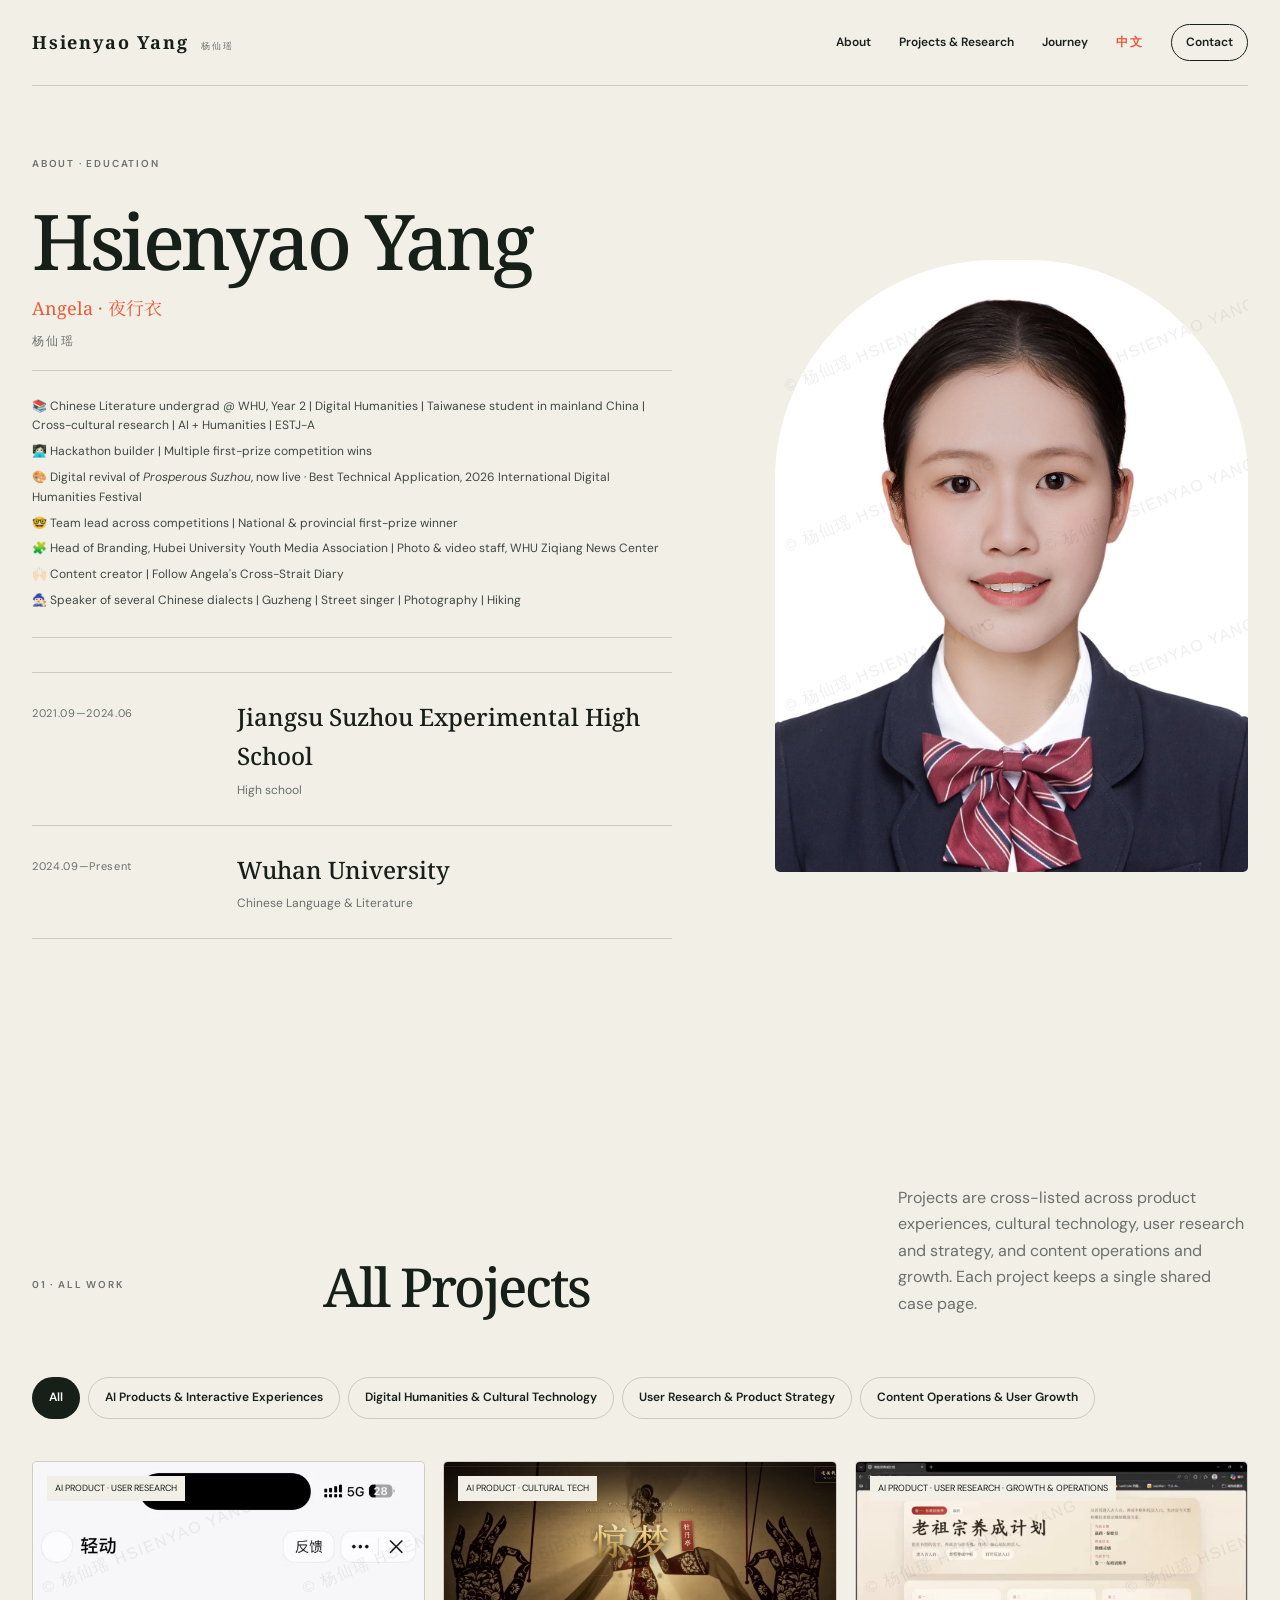
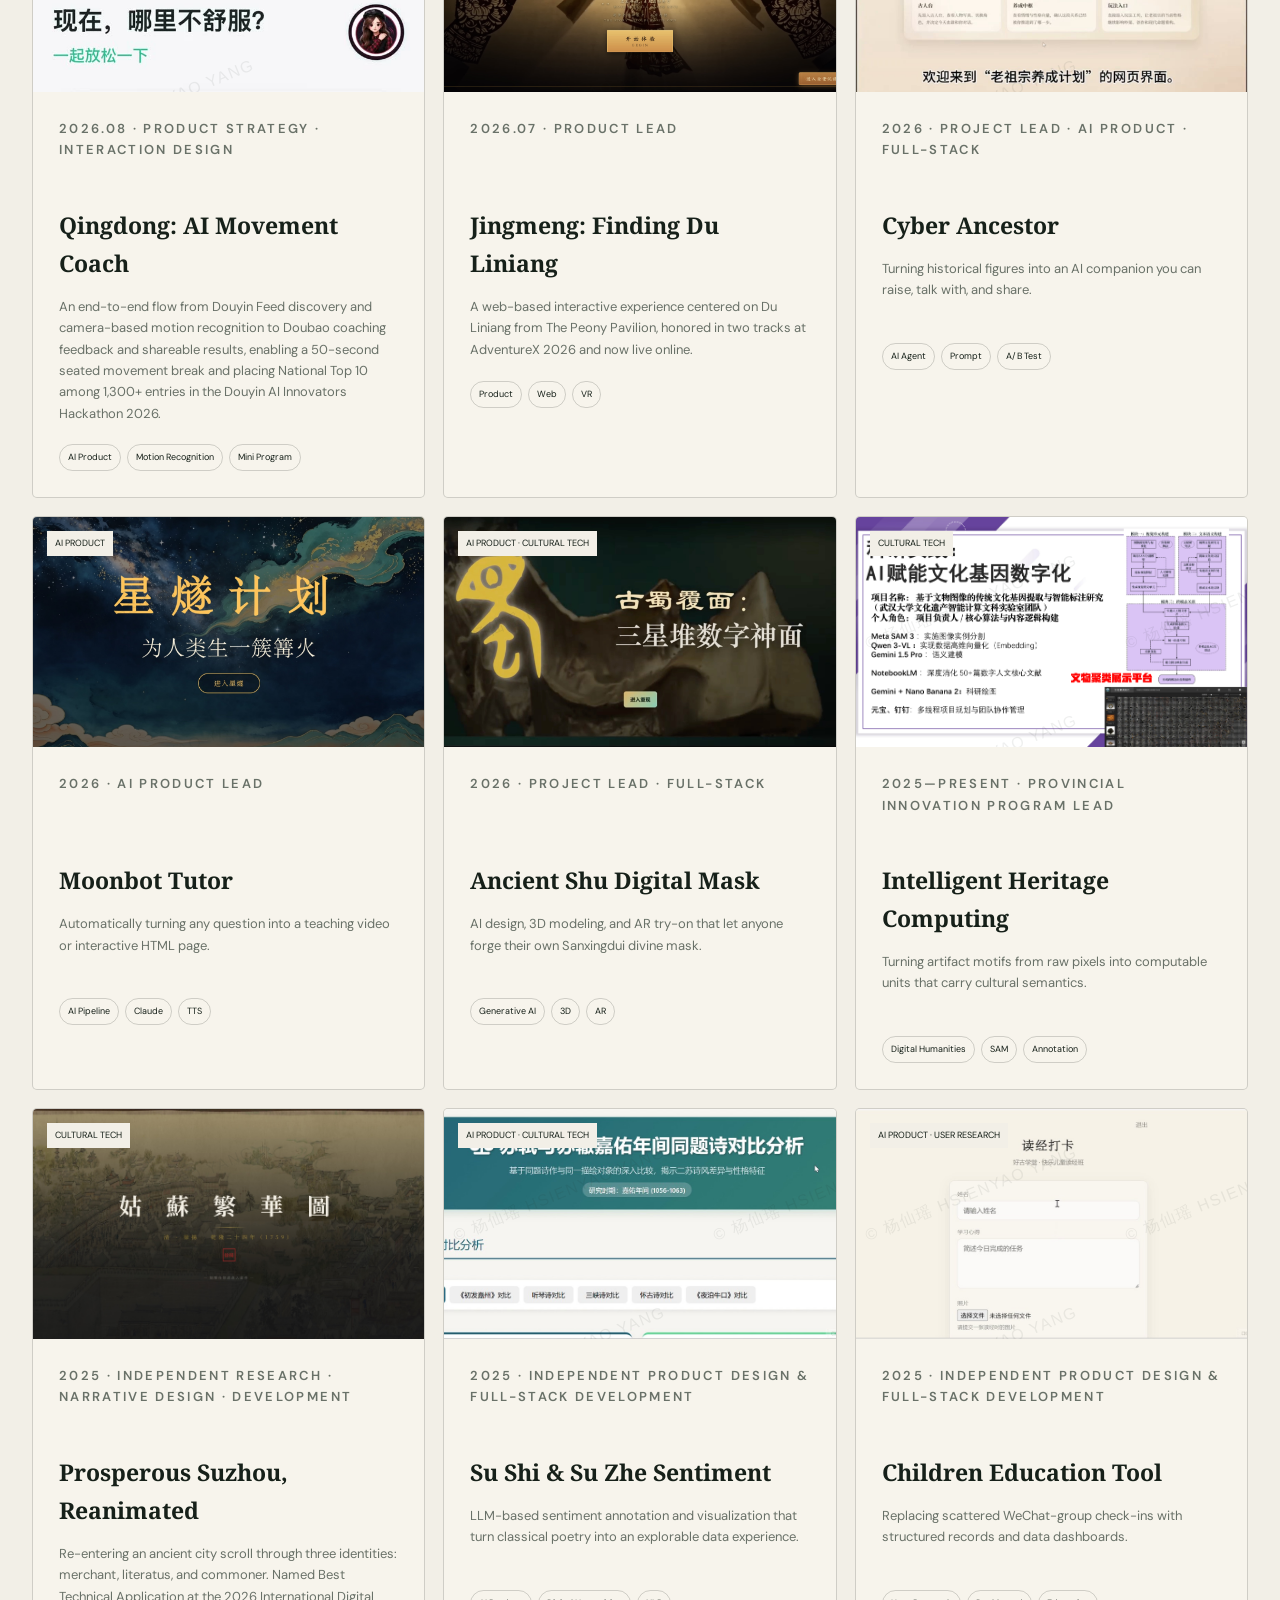
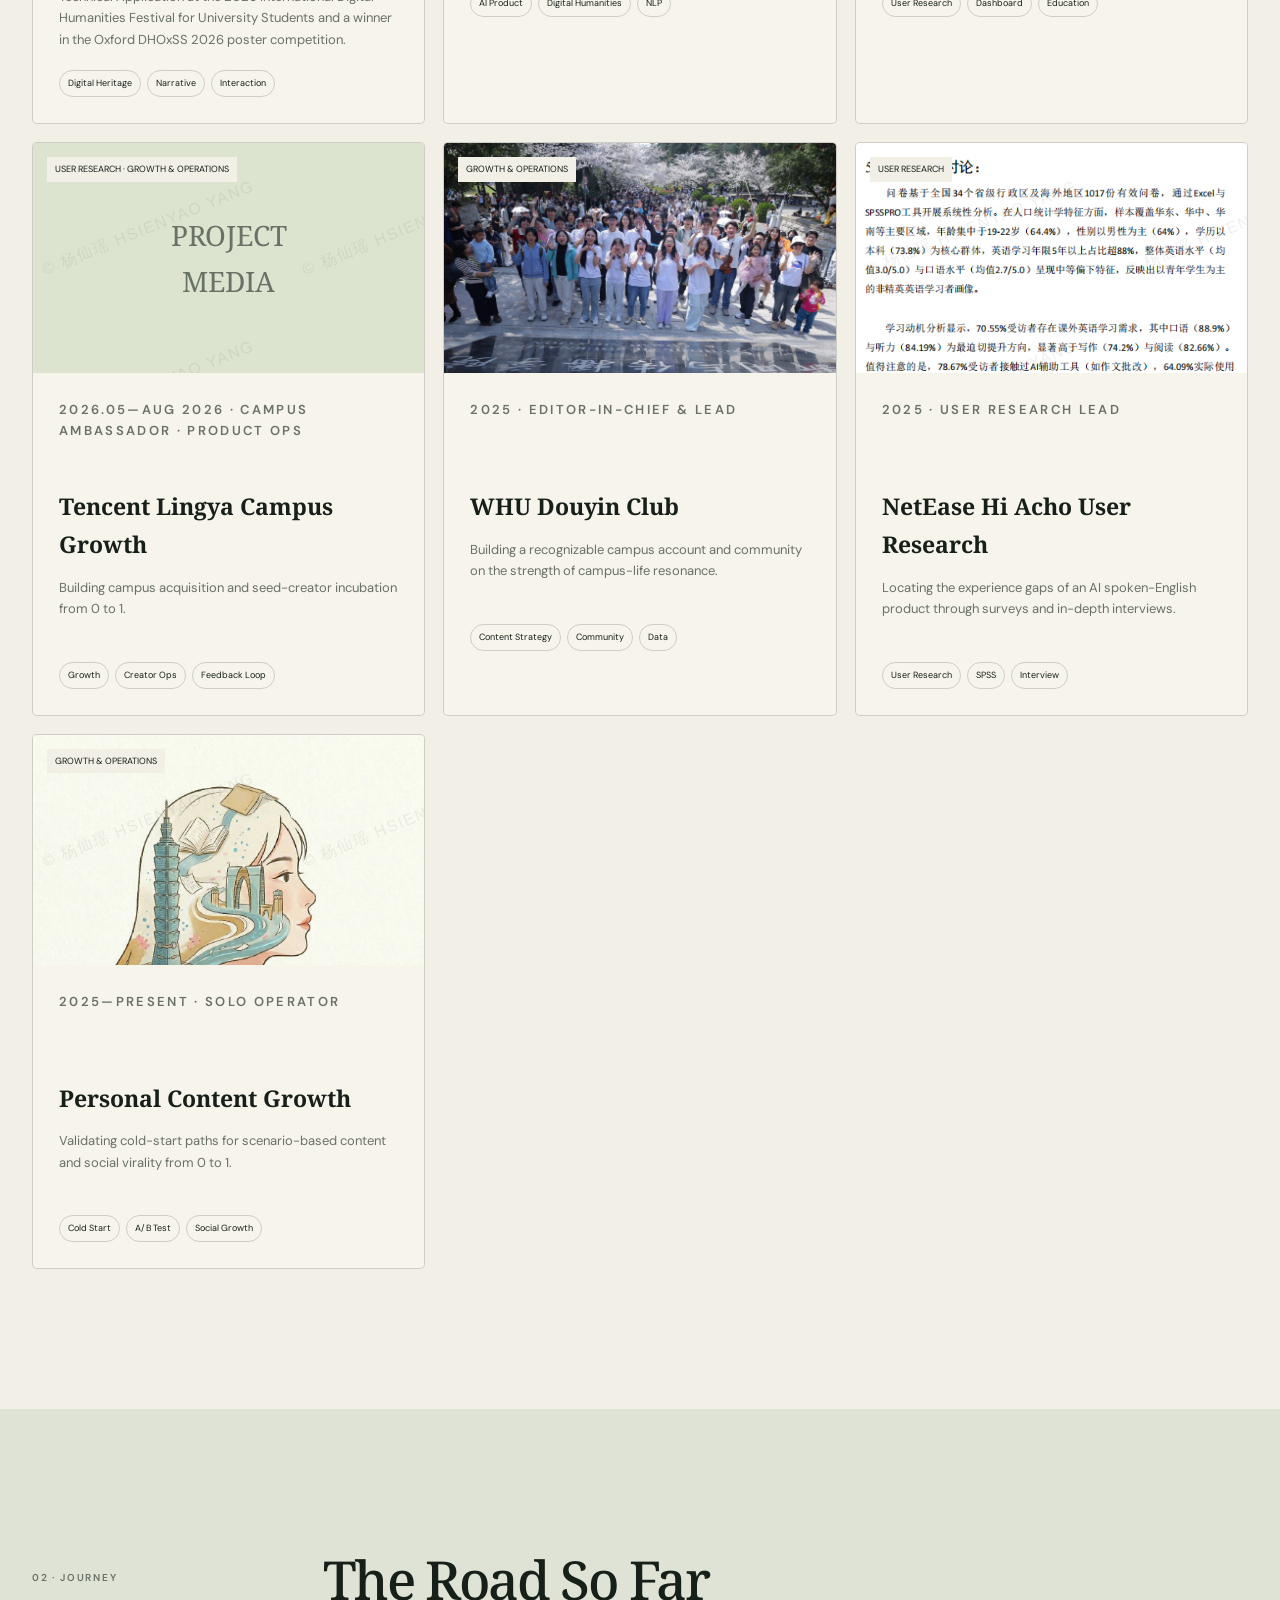
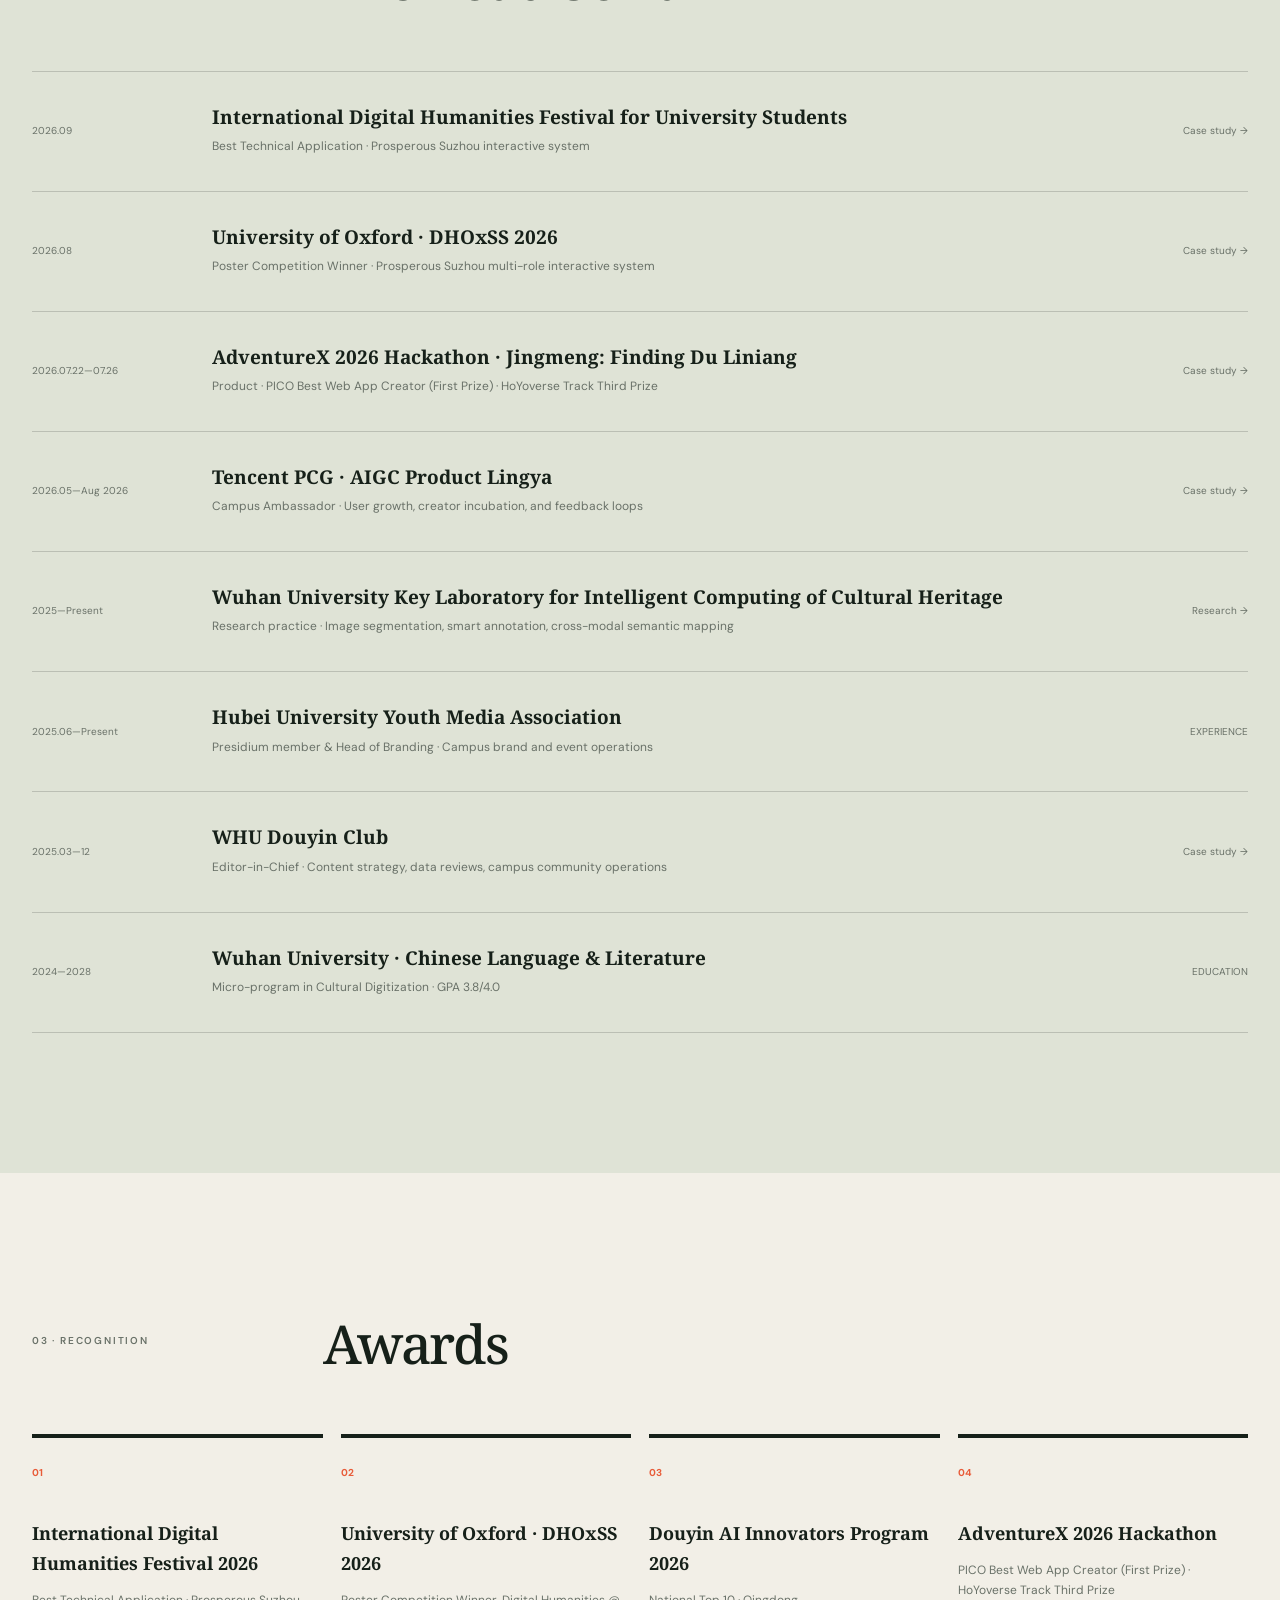
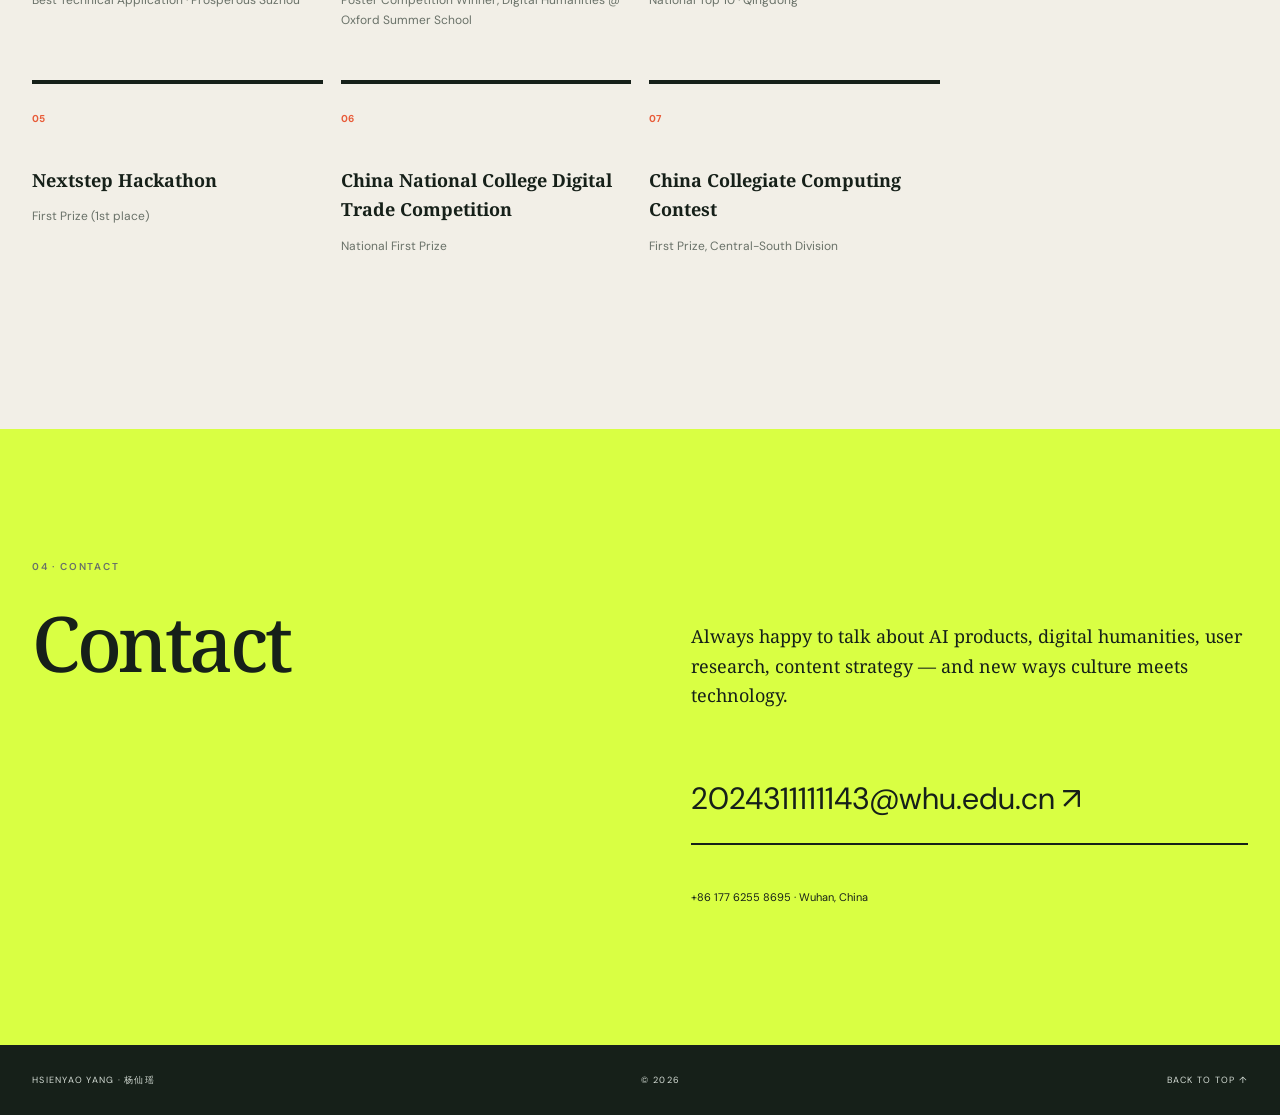
==== commit df246897: "Add Qingdong and Prosperous Suzhou award certificates" ====
--- a/en/index.html
+++ b/en/index.html
@@ -10,7 +10,7 @@
   <link rel="preconnect" href="https://fonts.googleapis.com">
   <link rel="preconnect" href="https://fonts.gstatic.com" crossorigin>
   <link href="https://fonts.googleapis.com/css2?family=DM+Sans:wght@400;500;600&amp;family=Noto+Serif:wght@400;500;600;700&amp;family=Noto+Serif+SC:wght@400;500;600;700&amp;display=swap" rel="stylesheet">
-  <link rel="stylesheet" href="../styles.css?v=20260907-5"><link rel="stylesheet" href="../home.css">
+  <link rel="stylesheet" href="../styles.css?v=20260921-awards"><link rel="stylesheet" href="../home.css">
   <style>:root{--serif:"Noto Serif","Noto Serif SC",serif}</style>
 </head>
 <body>
@@ -31,7 +31,7 @@
         <div class="profile-notes" aria-label="Profile">
           <p>📚 Chinese Literature undergrad @ WHU, Year 2 | Digital Humanities | Taiwanese student in mainland China | Cross-cultural research | AI + Humanities | ESTJ-A</p>
           <p>👩🏻‍💻 Hackathon builder | Multiple first-prize competition wins</p>
-          <p>🎨 Digital revival of the classic scroll <em>Prosperous Suzhou</em>, now live · Winner, Oxford DHOxSS 2026 poster competition</p>
+          <p>🎨 Digital revival of <em>Prosperous Suzhou</em>, now live · Best Technical Application, 2026 International Digital Humanities Festival</p>
           <p>🤓 Team lead across competitions | National &amp; provincial first-prize winner</p>
           <p>🧩 Head of Branding, Hubei University Youth Media Association | Photo &amp; video staff, WHU Ziqiang News Center</p>
           <p>🙌🏻 Content creator | Follow Angela's Cross-Strait Diary</p>
@@ -54,6 +54,7 @@
     <section class="journey" id="journey"><div class="shell">
       <div class="section-title reveal"><p class="kicker">02 · JOURNEY</p><h2>The Road So Far</h2></div>
       <div class="timeline reveal">
+        <article><time>2026.09</time><div><h3>International Digital Humanities Festival for University Students</h3><p>Best Technical Application · Prosperous Suzhou interactive system</p></div><a href="project.html?id=gusu">Case study →</a></article>
         <article><time>2026.08</time><div><h3>University of Oxford · DHOxSS 2026</h3><p>Poster Competition Winner · Prosperous Suzhou multi-role interactive system</p></div><a href="project.html?id=gusu">Case study →</a></article>
         <article><time>2026.07.22—07.26</time><div><h3>AdventureX 2026 Hackathon · Jingmeng: Finding Du Liniang</h3><p>Product · PICO Best Web App Creator (First Prize) · HoYoverse Track Third Prize</p></div><a href="project.html?id=jingmeng">Case study →</a></article>
         <article><time>2026.05—Aug 2026</time><div><h3>Tencent PCG · AIGC Product Lingya</h3><p>Campus Ambassador · User growth, creator incubation, and feedback loops</p></div><a href="project.html?id=lingya">Case study →</a></article>
@@ -66,12 +67,12 @@
 
     <section class="recognition shell">
       <div class="section-title reveal"><p class="kicker">03 · RECOGNITION</p><h2>Awards</h2></div>
-      <div class="award-grid reveal"><article><b>01</b><h3>University of Oxford · DHOxSS 2026</h3><p>Poster Competition Winner, Digital Humanities @ Oxford Summer School</p></article><article><b>02</b><h3>AdventureX 2026 Hackathon</h3><p>PICO Best Web App Creator (First Prize) · HoYoverse Track Third Prize</p></article><article><b>03</b><h3>Douyin AI Innovators Program</h3><p>1st place at the WHU stop · Shenzhen Regional Top 10</p></article><article><b>04</b><h3>Nextstep Hackathon</h3><p>First Prize (1st place)</p></article><article><b>05</b><h3>China National College Digital Trade Competition</h3><p>National First Prize</p></article><article><b>06</b><h3>China Collegiate Computing Contest</h3><p>First Prize, Central-South Division</p></article></div>
+      <div class="award-grid reveal"><article><b>01</b><h3>International Digital Humanities Festival 2026</h3><p>Best Technical Application · Prosperous Suzhou</p></article><article><b>02</b><h3>University of Oxford · DHOxSS 2026</h3><p>Poster Competition Winner, Digital Humanities @ Oxford Summer School</p></article><article><b>03</b><h3>Douyin AI Innovators Program 2026</h3><p>National Top 10 · Qingdong</p></article><article><b>04</b><h3>AdventureX 2026 Hackathon</h3><p>PICO Best Web App Creator (First Prize) · HoYoverse Track Third Prize</p></article><article><b>05</b><h3>Nextstep Hackathon</h3><p>First Prize (1st place)</p></article><article><b>06</b><h3>China National College Digital Trade Competition</h3><p>National First Prize</p></article><article><b>07</b><h3>China Collegiate Computing Contest</h3><p>First Prize, Central-South Division</p></article></div>
     </section>
 
     <section class="contact" id="contact"><div class="shell contact-grid reveal"><div><p class="kicker">04 · CONTACT</p><h2>Contact</h2></div><div><p>Always happy to talk about AI products, digital humanities, user research, content strategy — and new ways culture meets technology.</p><a class="email" href="mailto:2024311111143@whu.edu.cn">2024311111143@whu.edu.cn ↗</a><p class="contact-meta">+86 177 6255 8695 · Wuhan, China</p></div></div></section>
   </main>
   <footer><span>HSIENYAO YANG · 杨仙瑶</span><span>© <i id="year"></i></span><a href="#about">BACK TO TOP ↑</a></footer>
-  <script src="project-data.js?v=20260907-5"></script><script src="script.js?v=20260907-5"></script>
+  <script src="project-data.js?v=20260921-awards"></script><script src="script.js?v=20260907-5"></script>
 </body>
 </html>
--- a/styles.css
+++ b/styles.css
@@ -14,6 +14,7 @@
 .detail-gallery .kicker{margin-bottom:18px}
 .detail-gallery-grid{display:grid;grid-template-columns:1fr 1fr;gap:18px;align-items:start}
 .detail-gallery-grid figure{margin:0;position:relative}
+.detail-gallery-grid figure:only-child{grid-column:1/-1;max-width:760px}
 .detail-gallery-grid img{width:100%;height:auto;border:1px solid var(--line);border-radius:5px;background:#f7f4ec;transition:.25s}
 .detail-gallery-grid figure:hover img{box-shadow:0 14px 34px rgba(22,32,25,.1)}
 .detail-gallery-grid figcaption{margin-top:8px;font-size:11px;color:var(--muted)}
